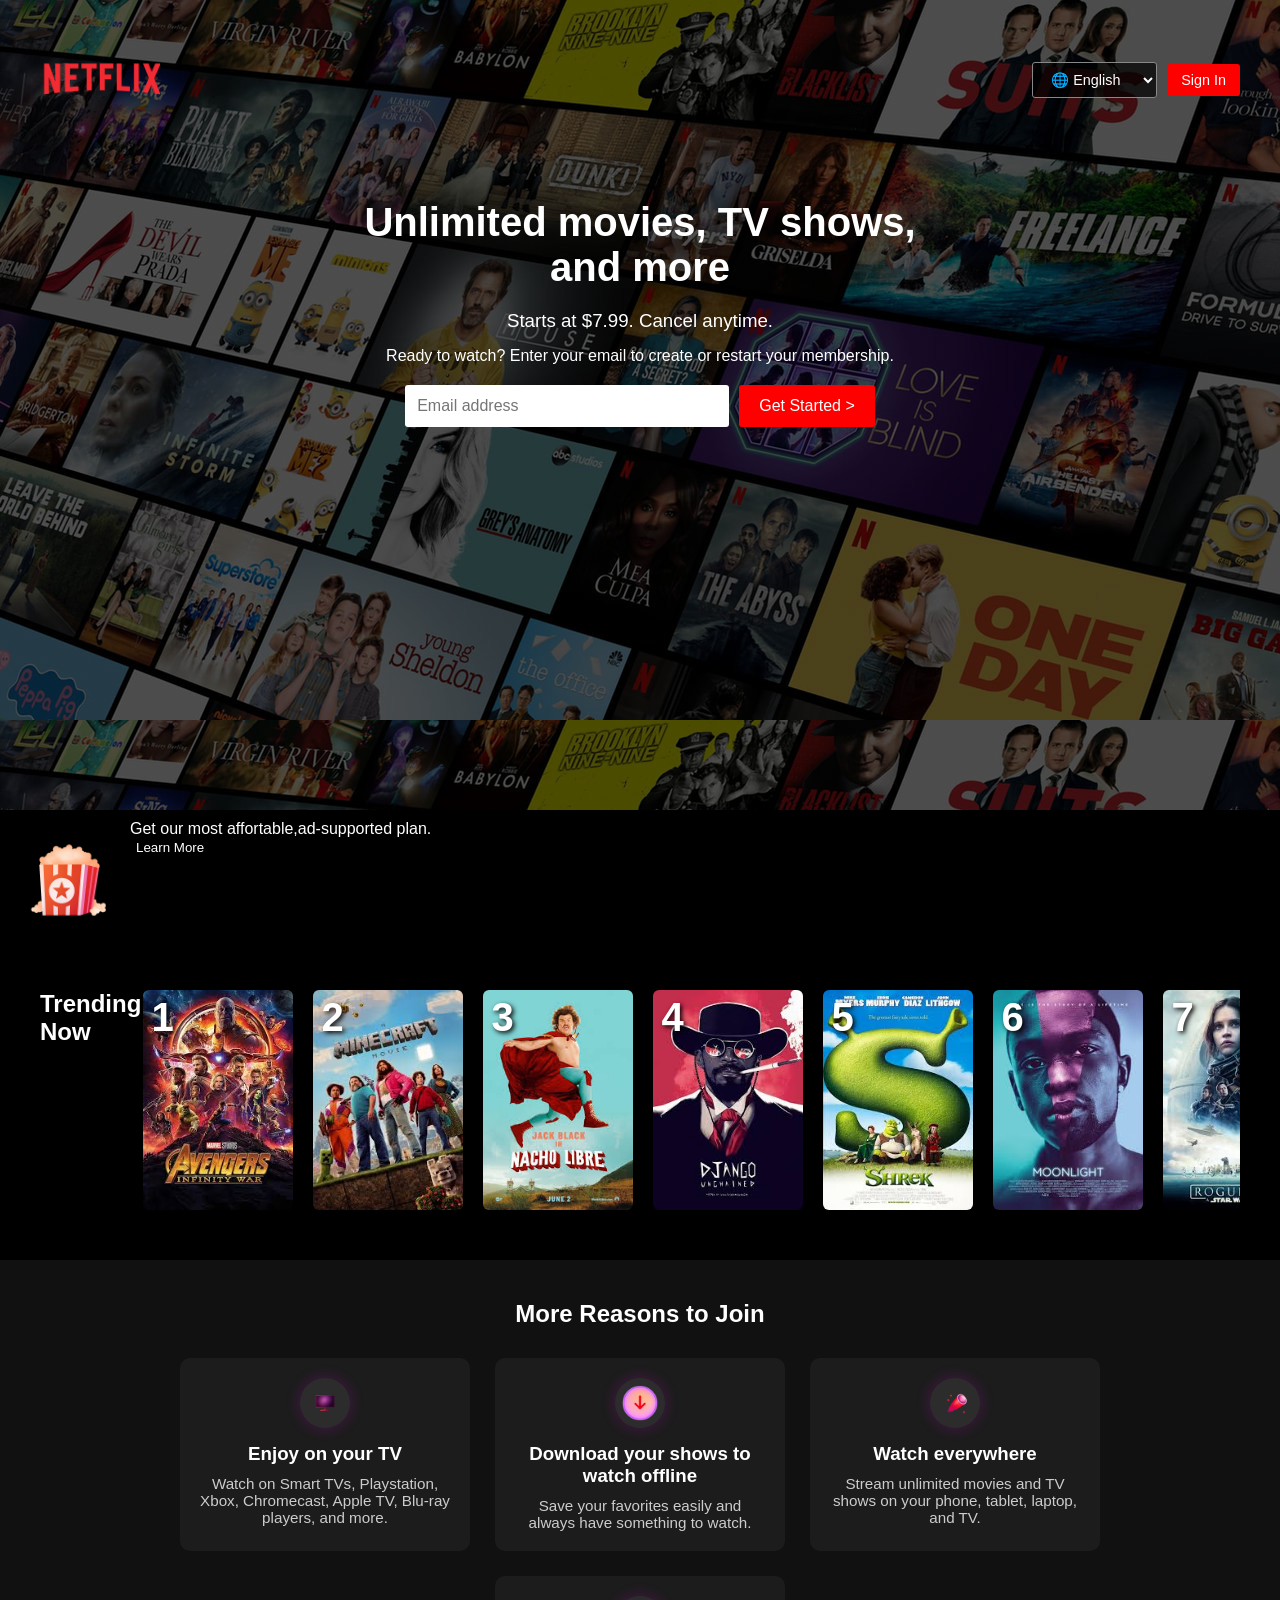
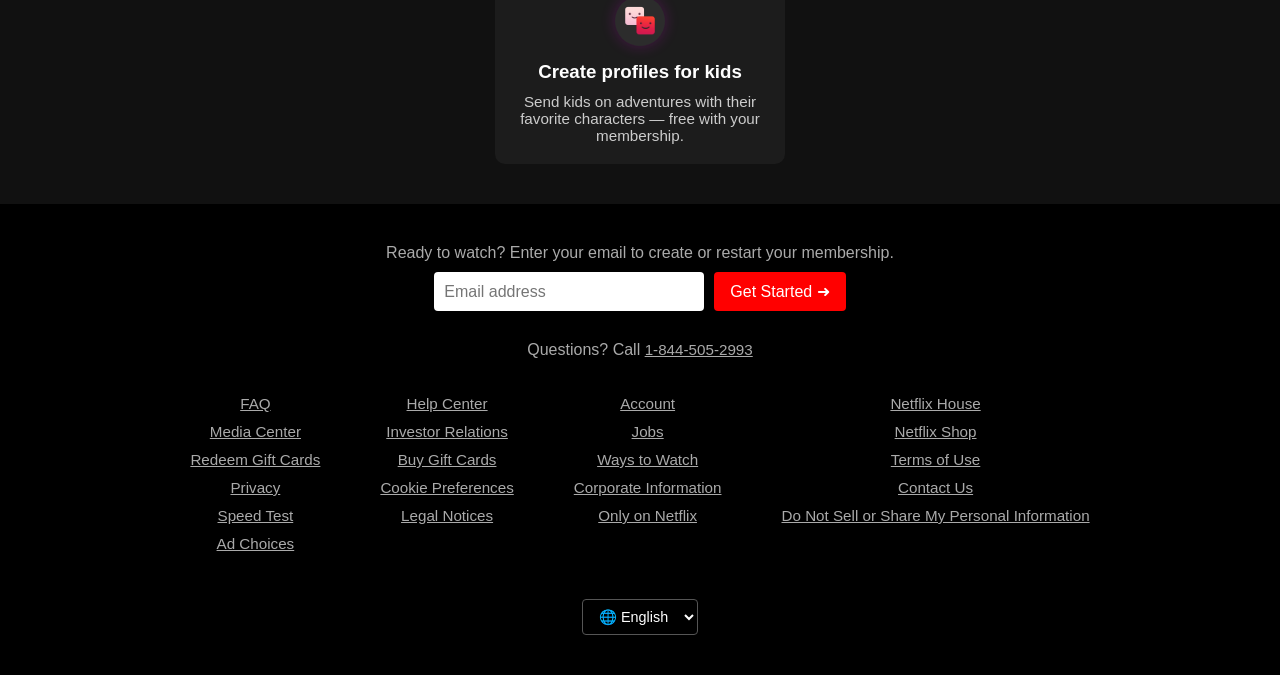
==== index.html @ dd36f9ea "Merge branch 'main' of https://github.com/BSolo-AFK/netflixProj into frontpage" ====
<!DOCTYPE html>
<html lang="en">
  <head>
    <meta charset="UTF-8" />
    <meta name="viewport" content="width=device-width, initial-scale=1.0" />
    <title>Document</title>
    <link rel="stylesheet" href="style.css" />
  </head>
  <body>
    <div class="content">
      <div class="overlay">

    <header class="nav">
      <img src="img\logo.png" alt="Netflix-logo" class="logo">
      <div class="nav-buttons">
        <select>
          <option>🌐 English</option>
          <option>🌐 Español</option>
        </select>
        <button class="sign-in">Sign In</button>
      </div>
    </header>

    <div class="center-box">
      <h1>Unlimited movies, TV shows, and more</h1>
          <h3>Starts at $7.99. Cancel anytime.</h3>
          <p>
            Ready to watch? Enter your email to create or restart your
            membership.
          </p>
      <form class="email-form">
        <input type="email" placeholder="Email address" required />
        <button type="submit">Get Started ></button>
      </form>
    </div>
    </div>
  </div>
  <div class="announcement">
    <div class="hover-effect">
   <img src="img\popcorn.png" alt="popcorn" class = "popcorn">
   <div class="announcement-text">
    <p>Get our most affortable,ad-supported plan.</p>
    <button class="learn-more">Learn More</button>
  </div>
  </div>
  </div>
   <section class="trending">
    <h2>Trending Now</h2>
    <div class="cards">
      <div class="card"><span class="number">1</span><img src="img\avengers.jpeg" alt="Trending 1"></div>
      <div class="card"><span class="number">2</span><img src="img\mineCraft.jpeg" alt="Trending 2"></div>
      <div class="card"><span class="number">3</span><img src="img\nacholibre.jpeg" alt="Trending 3"></div>
      <div class="card"><span class="number">4</span><img src="img\django.jpeg" alt="Trending 4"></div>
      <div class="card"><span class="number">5</span><img src="img\shrek.jpeg" alt="Trending 5"></div>
      <div class="card"><span class="number">6</span><img src="img\moonlight.jpeg" alt="Trending 5"></div>
      <div class="card"><span class="number">7</span><img src="img\rougeOne.jpeg" alt="Trending 5"></div>
      <div class="card"><span class="number">8</span><img src="img\batman.jpeg" alt="Trending 5"></div>
      <div class="card"><span class="number">9</span><img src="img\blackPanther.jpeg" alt="Trending 5"></div>
      <div class="card"><span class="number">10</span><img src="img\lotr.jpeg" alt="Trending 5"></div>
    </div>
  </section>

  <section class="reasons">
  <h2>More Reasons to Join</h2>
  <div class="features">
    <div class="feature">
      <div class="icon tv"><img src="img\tv.png" alt="tv"></div>
      <h3>Enjoy on your TV</h3>
      <p>Watch on Smart TVs, Playstation, Xbox, Chromecast, Apple TV, Blu-ray players, and more.</p>
    </div>
    <div class="feature">
      <div class="icon download"><img src="img\download icon.png" alt=""></div>
      <h3>Download your shows to watch offline</h3>
      <p>Save your favorites easily and always have something to watch.</p>
    </div>
    <div class="feature">
      <div class="icon stream"><img src="img\telescope.png" alt="igtelescope"></div>
      <h3>Watch everywhere</h3>
      <p>Stream unlimited movies and TV shows on your phone, tablet, laptop, and TV.</p>
    </div>
    <div class="feature">
      <div class="icon kids"><img src="img\social.png" alt="social"></div>
      <h3>Create profiles for kids</h3>
      <p>Send kids on adventures with their favorite characters — free with your membership.</p>
    </div>
  </div>
</section>

<footer class="footer">
  <div class="cta">
    <p>Ready to watch? Enter your email to create or restart your membership.</p>
    <div class="email-form">
      <input type="email" placeholder="Email address">
      <button>Get Started <span>&#10140;</span></button>
    </div>
  </div>

  <p class="questions">Questions? Call <a href="tel:1-844-505-2993">1-844-505-2993</a></p>

  <div class="footer-links">
    <ul>
      <li><a href="#">FAQ</a></li>
      <li><a href="#">Media Center</a></li>
      <li><a href="#">Redeem Gift Cards</a></li>
      <li><a href="#">Privacy</a></li>
      <li><a href="#">Speed Test</a></li>
      <li><a href="#">Ad Choices</a></li>
    </ul>
    <ul>
      <li><a href="#">Help Center</a></li>
      <li><a href="#">Investor Relations</a></li>
      <li><a href="#">Buy Gift Cards</a></li>
      <li><a href="#">Cookie Preferences</a></li>
      <li><a href="#">Legal Notices</a></li>
    </ul>
    <ul>
      <li><a href="#">Account</a></li>
      <li><a href="#">Jobs</a></li>
      <li><a href="#">Ways to Watch</a></li>
      <li><a href="#">Corporate Information</a></li>
      <li><a href="#">Only on Netflix</a></li>
    </ul>
    <ul>
      <li><a href="#">Netflix House</a></li>
      <li><a href="#">Netflix Shop</a></li>
      <li><a href="#">Terms of Use</a></li>
      <li><a href="#">Contact Us</a></li>
      <li><a href="#">Do Not Sell or Share My Personal Information</a></li>
    </ul>
  </div>

  <div class="language-select">
    <select>
      <option value="en">🌐 English</option>
      <option value="es">Español</option>
    </select>
  </div>
</footer>
  </body>
</html>
---- style.css ----
/* General Styles */
body {
  margin: 0;
  padding: 0;
  background-color: #000;
  font-family: Arial, sans-serif;
  color: #fff;
}

h1, h2, h3, p {
  margin: 0;
}

img {
  max-width: 100%;
  display: block;
}

/* Overlay Background with Content */
.content {
  position: relative;
  background: url('img/background.jpg');
  height: 90vh;
  color: white;
  display: flex;
  flex-direction: column;
  justify-content: space-between;
}

.overlay {
  position: absolute;
  top: 0;
  left: 0;
  right: 0;
  bottom: 0;
  background: rgba(0, 0, 0, 0.6);
  z-index: 0;
}

/* Nav Bar */
.nav {
  position: relative;
  z-index: 1;
  display: flex;
  justify-content: space-between;
  align-items: center;
  padding: 20px 40px;
}

.logo {
  width: 120px;
}

.nav-buttons {
  display: flex;
  align-items: center;
  gap: 10px;
}

select, .sign-in {
  padding: 8px 14px;
  font-size: 0.9em;
  background-color: rgba(0, 0, 0, 0.7);
  color: white;
  border: 1px solid #888;
  border-radius: 3px;
}

.sign-in {
  background-color: red;
  border: none;
  cursor: pointer;
}

/* Centered Content */
.center-box {
  position: relative;
  z-index: 1;
  text-align: center;
  max-width: 600px;
  margin: auto;
  padding: 40px 20px;
}

.center-box h1 {
  font-size: 2.5em;
  margin-bottom: 20px;
}

.center-box h3 {
  font-weight: normal;
  margin-bottom: 15px;
}

.center-box p {
  margin-bottom: 20px;
  font-size: 1em;
}

.email-form {
  display: flex;
  flex-wrap: wrap;
  justify-content: center;
  gap: 10px;
}

.email-form input {
  padding: 12px;
  width: 300px;
  max-width: 100%;
  border: none;
  border-radius: 3px;
  font-size: 1em;
}

.email-form button {
  padding: 12px 20px;
  background-color: red;
  color: white;
  border: none;
  border-radius: 3px;
  font-size: 1em;
  cursor: pointer;
}
/* announcement or popcorn section */
.announcement {
  position: relative;
  display: flex;
  color: white;
  /* height: 2rem;
  align-items: center;
  justify-content: center;
  /* padding: 40px 20px; */
  /* text-align: center;
  background-color: rgba(255, 0, 0, 0.8);
  color: white; */ 
  overflow: hidden;
}
.hover-effect {
  /* position: absolute; */
  /* display: flex;
  height: 100%;
  width: 50%;
  align-items: center;
  margin: 10px solid black;
  background-color:cadetblue; */

  transition: background-color 0.3s ease;
  padding: 10px;

}
.announcement:hover .hover-effect {
  background-color: ff4444;
}
.announcement-text {
  /* position: relative;
  display: flex;
  float: right; */
  overflow: hidden;
}
.popcorn {
  /* position: absolute; */
  float: left;
  width: 120px;
  height: auto;
  /* background-size: cover; */
}

.learn-more {
  border: none;
  color: white;
  transition: background-color 0.3s ease;
  cursor: pointer;
  background-color: rgba(0, 0, 0, 0.7);
  /* padding: 10px; */
  border-radius: 4px;
}

/* Trending Now Section */
.trending {
  padding: 40px;
  display: flex;
  flex-direction: row;
  justify-content: center;}

.trending h2 {
  margin-bottom: 20px;
  font-size: 1.5em;
}

.cards {
  display: flex;
  gap: 20px;
  overflow-x: auto;
  padding-bottom: 10px;
}

.card {
  position: relative;
  min-width: 150px;
  height: 220px;
  border-radius: 6px;
  overflow: hidden;
}

.card img {
  width: 100%;
  height: 100%;
  object-fit: cover;
}

.card .number {
  position: absolute;
  top: 5px;
  left: 8px;
  font-size: 2.5em;
  font-weight: bold;
  text-shadow: 2px 2px 5px #000;
}

/* More Reasons to Join */
.reasons {
  padding: 40px;
  background-color: #111;
}

.reasons h2 {
  margin-bottom: 30px;
  text-align: center;
}

.features {
  display: flex;
  flex-wrap: wrap;
  justify-content: center;
  gap: 25px;
}

.feature {
  background-color: #1c1c1c;
  padding: 20px;
  border-radius: 10px;
  width: 250px;
  text-align: center;
}

.feature h3 {
  margin-bottom: 10px;
}

.feature p {
  font-size: 0.95em;
  color: #ccc;
}

/* Feature Icons (Optional Icons Section) */
.icon {
  width: 50px;
  height: 50px;
  margin: 0 auto 15px;
  border-radius: 50%;
  background-size: 60%;
  background-position: center;
  background-repeat: no-repeat;
  background-color: #2c2c2c;
  box-shadow: 0 0 15px rgba(255, 0, 255, 0.2);
}
/* Footer Section */
.footer {
  padding: 40px 20px;
  background-color: #000;
  color: #aaa;
  text-align: center;
}

.footer .cta {
  margin-bottom: 30px;
}

.footer .email-form {
  display: flex;
  justify-content: center;
  flex-wrap: wrap;
  gap: 10px;
  margin-top: 10px;
}

.footer .email-form input {
  padding: 10px;
  width: 250px;
  border-radius: 4px;
  border: none;
}

.footer .email-form button {
  background-color: red;
  color: white;
  border: none;
  padding: 10px 16px;
  font-size: 1em;
  border-radius: 4px;
  cursor: pointer;
}

.footer .questions {
  margin: 20px 0;
}

.footer a {
  color: #aaa;
  text-decoration: underline;
  font-size: 0.95em;
}

.footer-links {
  display: flex;
  flex-wrap: wrap;
  justify-content: center;
  gap: 60px;
  margin-top: 20px;
  margin-bottom: 20px;
}

.footer-links ul {
  list-style: none;
  padding: 0;
}

.footer-links li {
  margin-bottom: 10px;
}

.language-select {
  margin-top: 20px;
}

.language-select select {
  background-color: #000;
  color: white;
  border: 1px solid #555;
  padding: 8px 12px;
  border-radius: 4px;
}
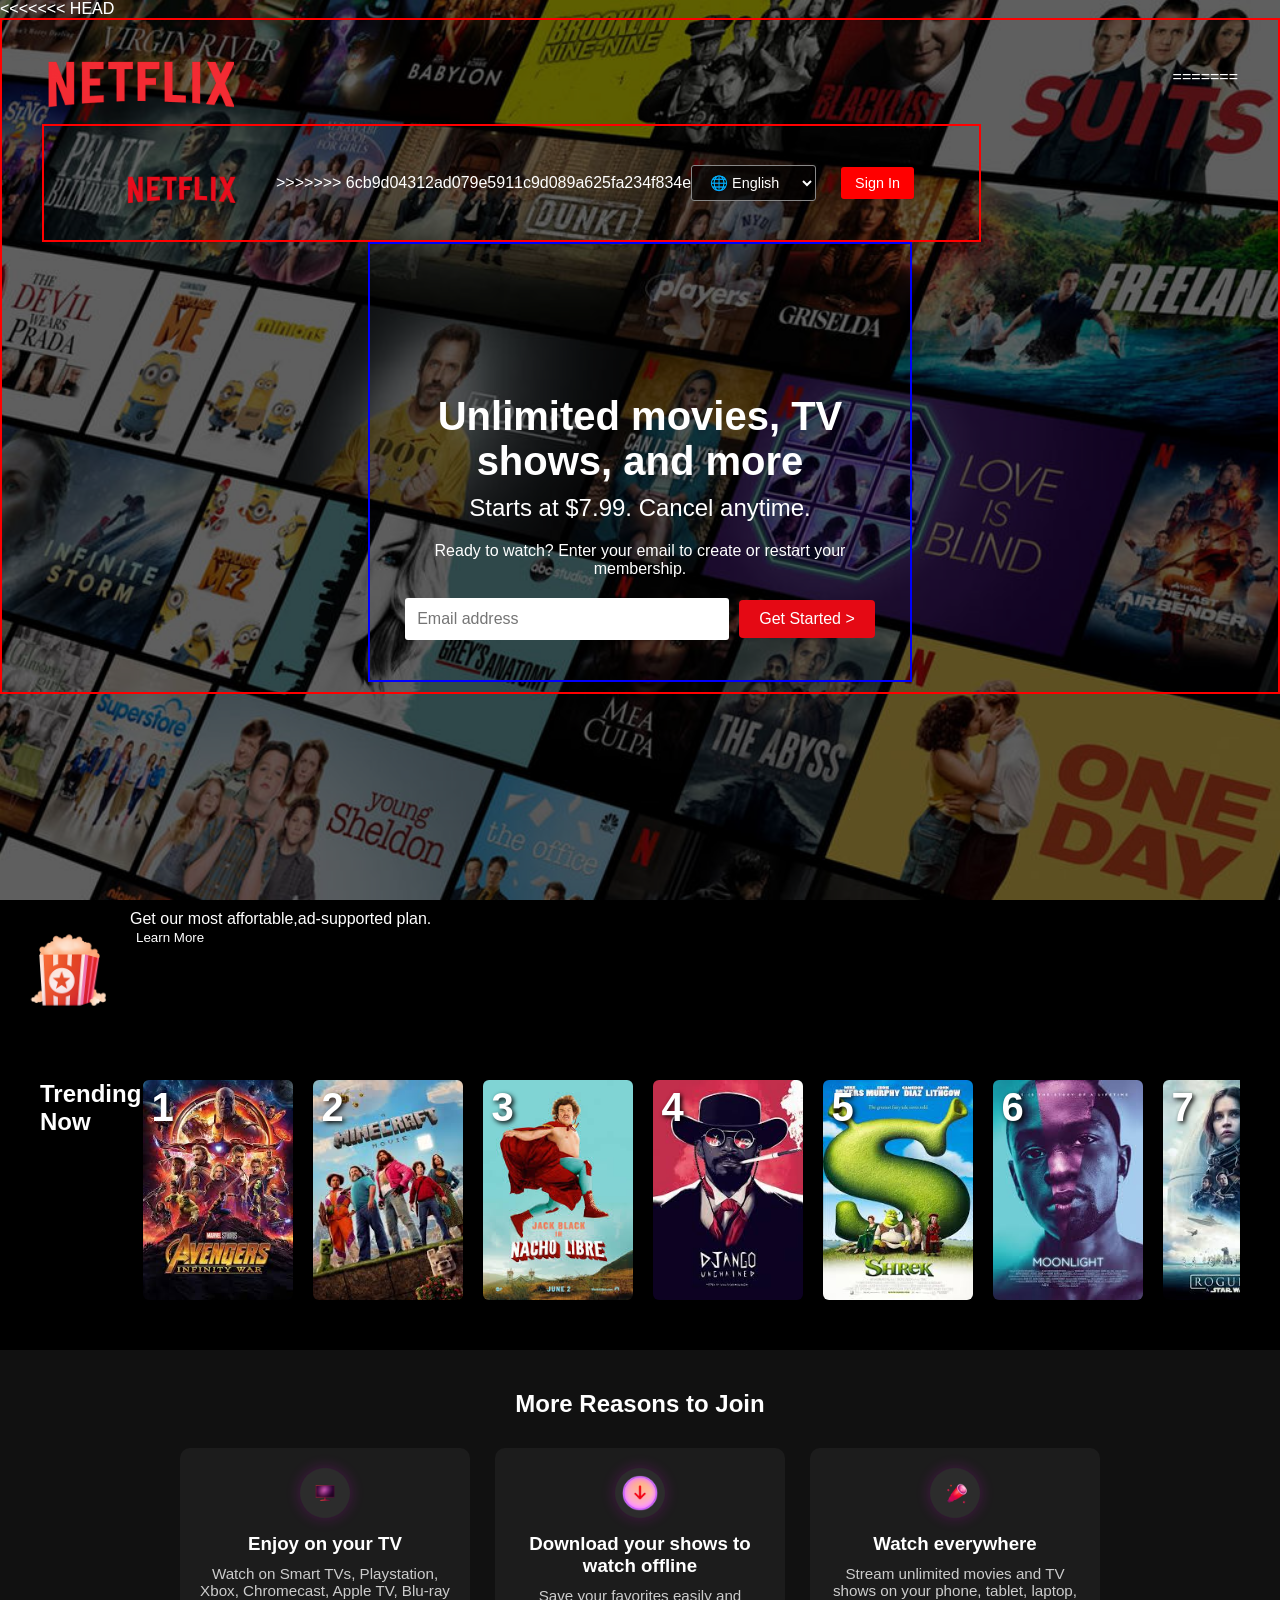
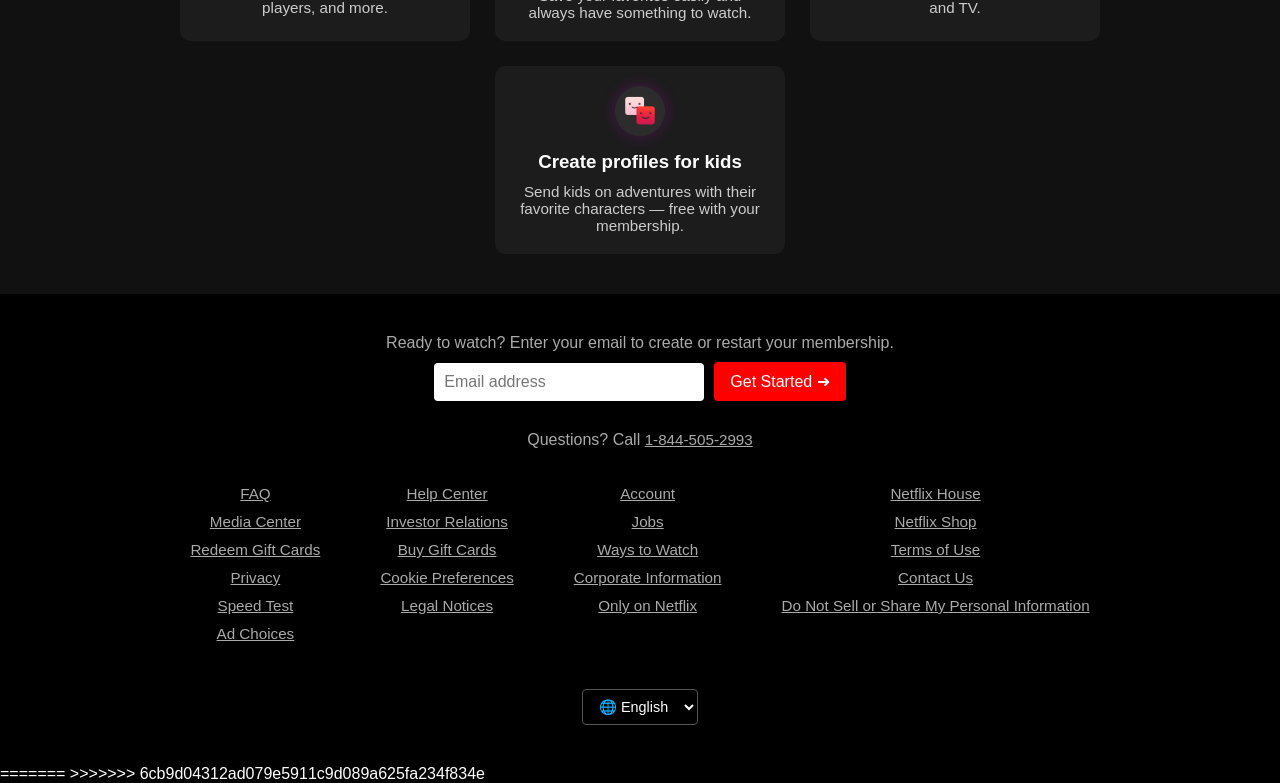
==== commit f23a549d: "Merge branch 'frontpage' of https://github.com/BSolo-AFK/netflixProj into frontpage" ====
--- a/index.html
+++ b/index.html
@@ -9,9 +9,14 @@
   <body>
     <div class="content">
       <div class="overlay">
+<<<<<<< HEAD
 
     <header class="nav">
       <img src="img\logo.png" alt="Netflix-logo" class="logo">
+=======
+    <header class="nav">
+      <img src="ChatGPT Image Jun 17, 2025, 09_07_04 AM.png" alt="" class="logo">
+>>>>>>> 6cb9d04312ad079e5911c9d089a625fa234f834e
       <div class="nav-buttons">
         <select>
           <option>🌐 English</option>
@@ -34,6 +39,7 @@
       </form>
     </div>
     </div>
+<<<<<<< HEAD
   </div>
   <div class="announcement">
     <div class="hover-effect">
@@ -137,4 +143,86 @@
   </div>
 </footer>
   </body>
+=======
+    </div>
+  </body>
+  <style>
+        body,html {
+    
+      /* margin: -5px; */
+      height: 100%;
+      /* width: 100vw; */
+      /* border: 2px solid black; */
+    }
+    .content {
+      position: relative;
+      height: 100vh;
+      background: url("background.jpg") center/cover no-repeat;
+      color: white;
+    }
+    .overlay {
+      position: absolute;
+      top: 0;
+      left: 0;
+      width: 100%;
+      height: 100%;
+      background-color: rgba(0, 0, 0, 0.5);
+    }
+    .nav {
+      display: flex;
+      flex-wrap: wrap;
+      position: relative;
+      justify-content: space-between;
+      align-items: center;
+      padding: 10px 40px;
+      border: 2px solid red;
+      /* overflow-y: hidden; */
+    }
+    .logo {
+ height: 11em;
+ width: 12em;
+ margin-top: -32px;
+ margin-bottom: -50px;
+
+    }
+    .nav-buttons {
+      display: flex;
+      align-items: center;
+      gap: 25px;
+      margin-right: 25px;
+    }
+    .center-box {
+      position: relative;
+      text-align: center;
+      max-width: 500px;
+      padding-top: 150px;
+      margin: 0 auto;
+      text-align: center;
+      z-index: 2;
+      border: 2px solid blue;
+    }
+    .center-box h1 {
+      font-size: 2.5rem;
+      margin-bottom: 10px;
+    }
+    .center-box h3 {
+      font-size: 1.5rem;
+      margin-bottom: 20px;
+    }
+    .email-form {
+      display: flex;
+      justify-content: center;
+      align-items: center;
+      gap: 10px;
+    }
+    .email-form button {
+      padding: 10px 20px;
+      background-color: #e50914;
+      color: white;
+      border: none;
+      border-radius: 4px;
+      cursor: pointer;
+    }
+  </style>
+>>>>>>> 6cb9d04312ad079e5911c9d089a625fa234f834e
 </html>
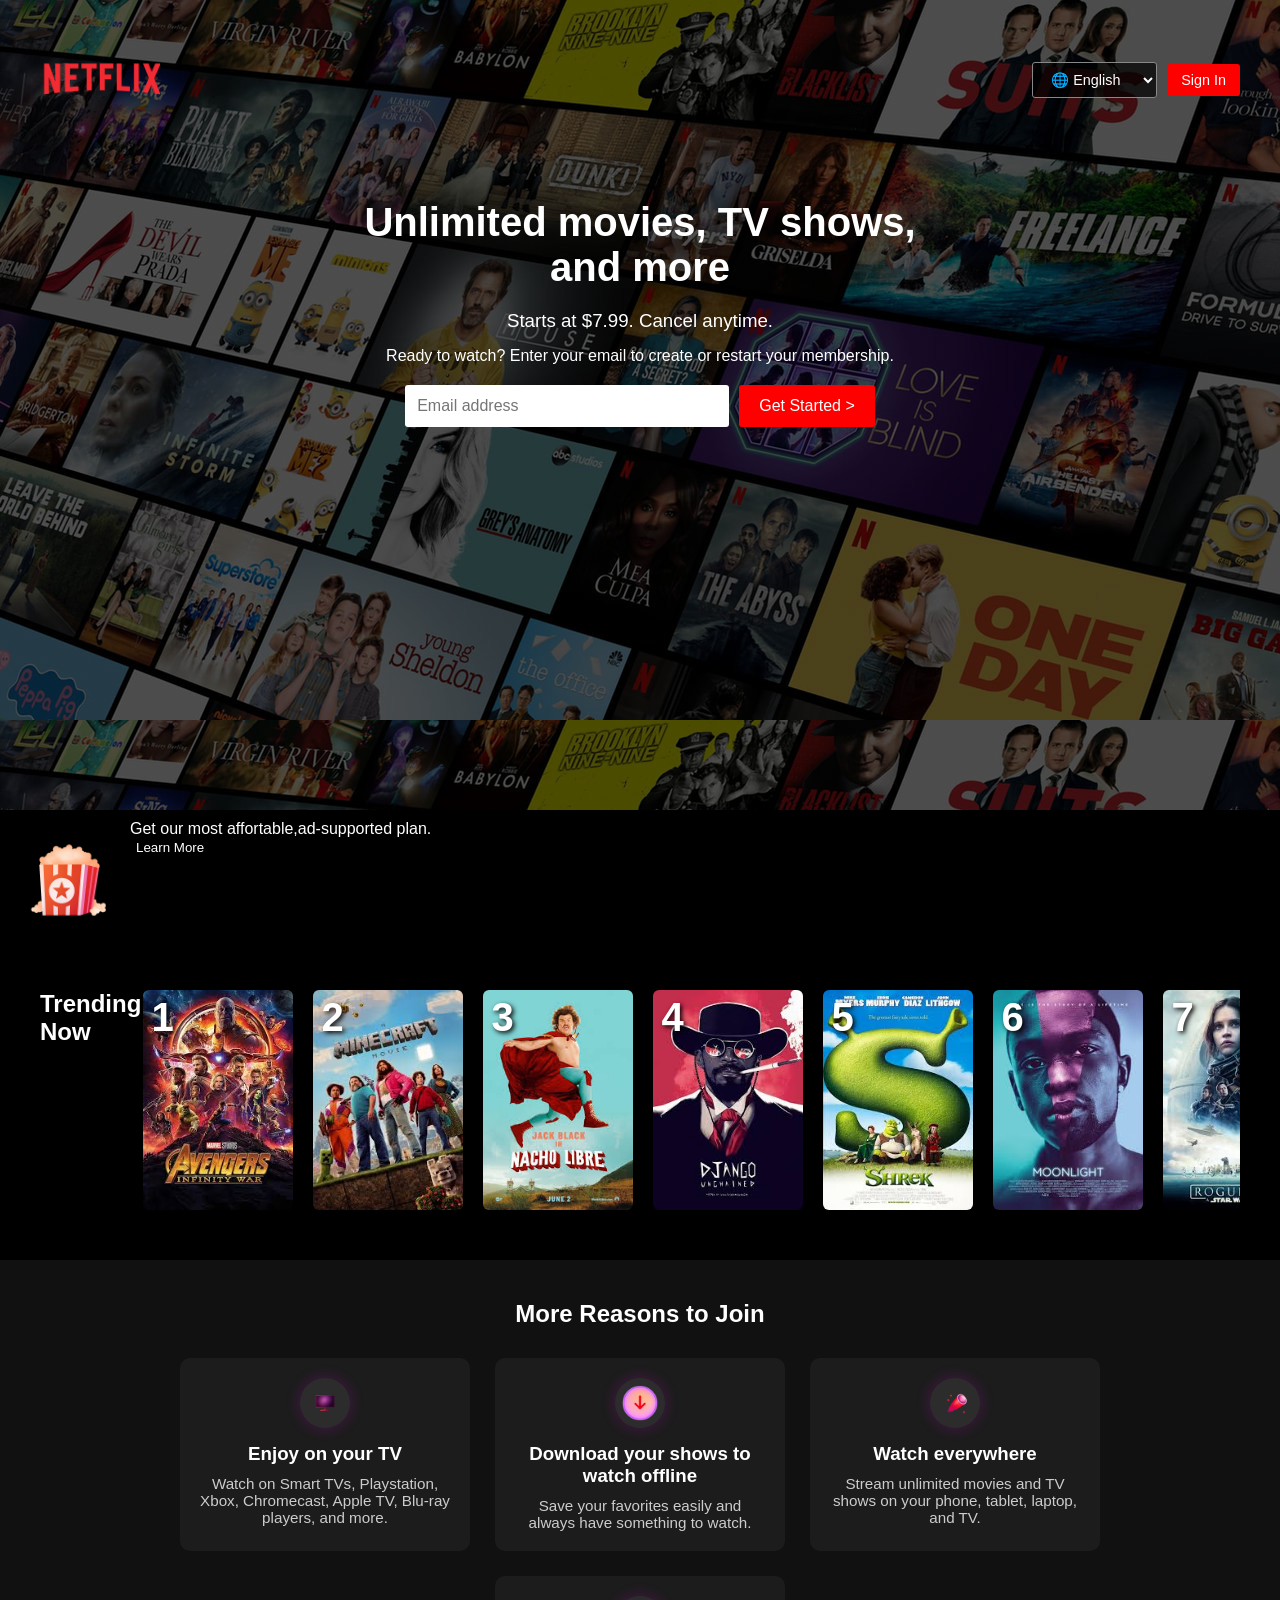
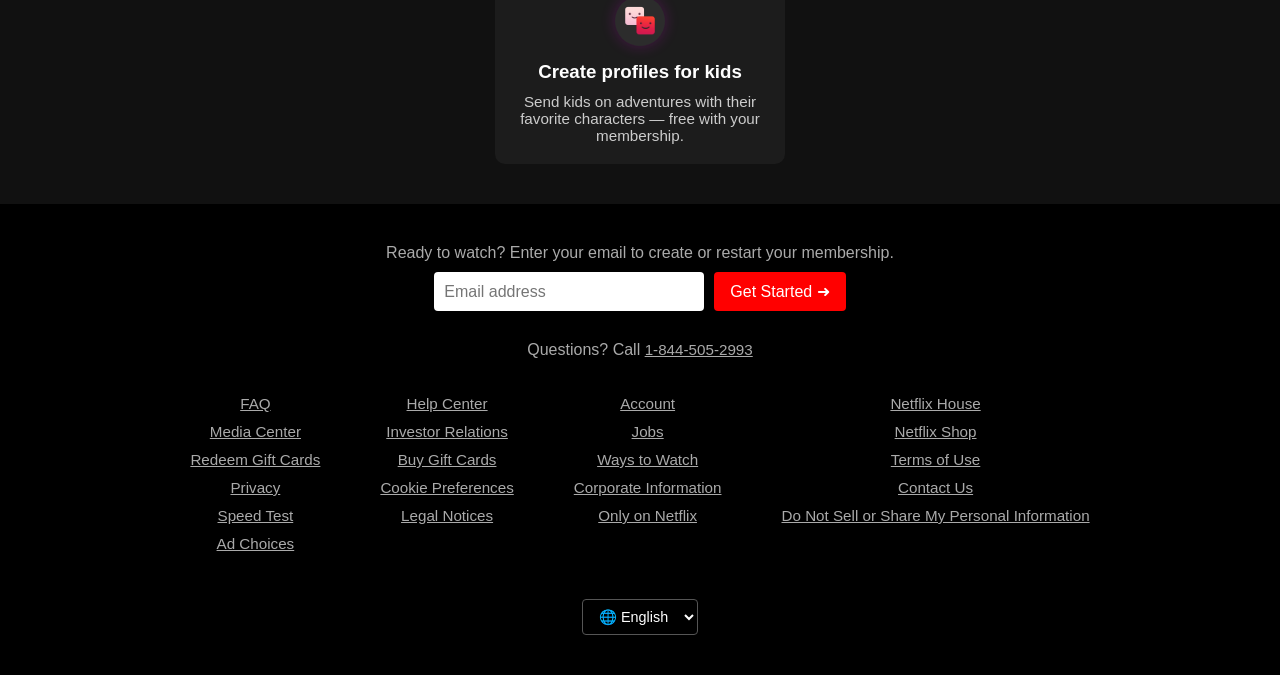
==== commit c88f0b48: "final website just needs few changes in the css file for the announcement and transparency on email " ====
--- a/index.html
+++ b/index.html
@@ -9,14 +9,9 @@
   <body>
     <div class="content">
       <div class="overlay">
-<<<<<<< HEAD
 
     <header class="nav">
       <img src="img\logo.png" alt="Netflix-logo" class="logo">
-=======
-    <header class="nav">
-      <img src="ChatGPT Image Jun 17, 2025, 09_07_04 AM.png" alt="" class="logo">
->>>>>>> 6cb9d04312ad079e5911c9d089a625fa234f834e
       <div class="nav-buttons">
         <select>
           <option>🌐 English</option>
@@ -39,7 +34,6 @@
       </form>
     </div>
     </div>
-<<<<<<< HEAD
   </div>
   <div class="announcement">
     <div class="hover-effect">
@@ -143,86 +137,4 @@
   </div>
 </footer>
   </body>
-=======
-    </div>
-  </body>
-  <style>
-        body,html {
-    
-      /* margin: -5px; */
-      height: 100%;
-      /* width: 100vw; */
-      /* border: 2px solid black; */
-    }
-    .content {
-      position: relative;
-      height: 100vh;
-      background: url("background.jpg") center/cover no-repeat;
-      color: white;
-    }
-    .overlay {
-      position: absolute;
-      top: 0;
-      left: 0;
-      width: 100%;
-      height: 100%;
-      background-color: rgba(0, 0, 0, 0.5);
-    }
-    .nav {
-      display: flex;
-      flex-wrap: wrap;
-      position: relative;
-      justify-content: space-between;
-      align-items: center;
-      padding: 10px 40px;
-      border: 2px solid red;
-      /* overflow-y: hidden; */
-    }
-    .logo {
- height: 11em;
- width: 12em;
- margin-top: -32px;
- margin-bottom: -50px;
-
-    }
-    .nav-buttons {
-      display: flex;
-      align-items: center;
-      gap: 25px;
-      margin-right: 25px;
-    }
-    .center-box {
-      position: relative;
-      text-align: center;
-      max-width: 500px;
-      padding-top: 150px;
-      margin: 0 auto;
-      text-align: center;
-      z-index: 2;
-      border: 2px solid blue;
-    }
-    .center-box h1 {
-      font-size: 2.5rem;
-      margin-bottom: 10px;
-    }
-    .center-box h3 {
-      font-size: 1.5rem;
-      margin-bottom: 20px;
-    }
-    .email-form {
-      display: flex;
-      justify-content: center;
-      align-items: center;
-      gap: 10px;
-    }
-    .email-form button {
-      padding: 10px 20px;
-      background-color: #e50914;
-      color: white;
-      border: none;
-      border-radius: 4px;
-      cursor: pointer;
-    }
-  </style>
->>>>>>> 6cb9d04312ad079e5911c9d089a625fa234f834e
 </html>
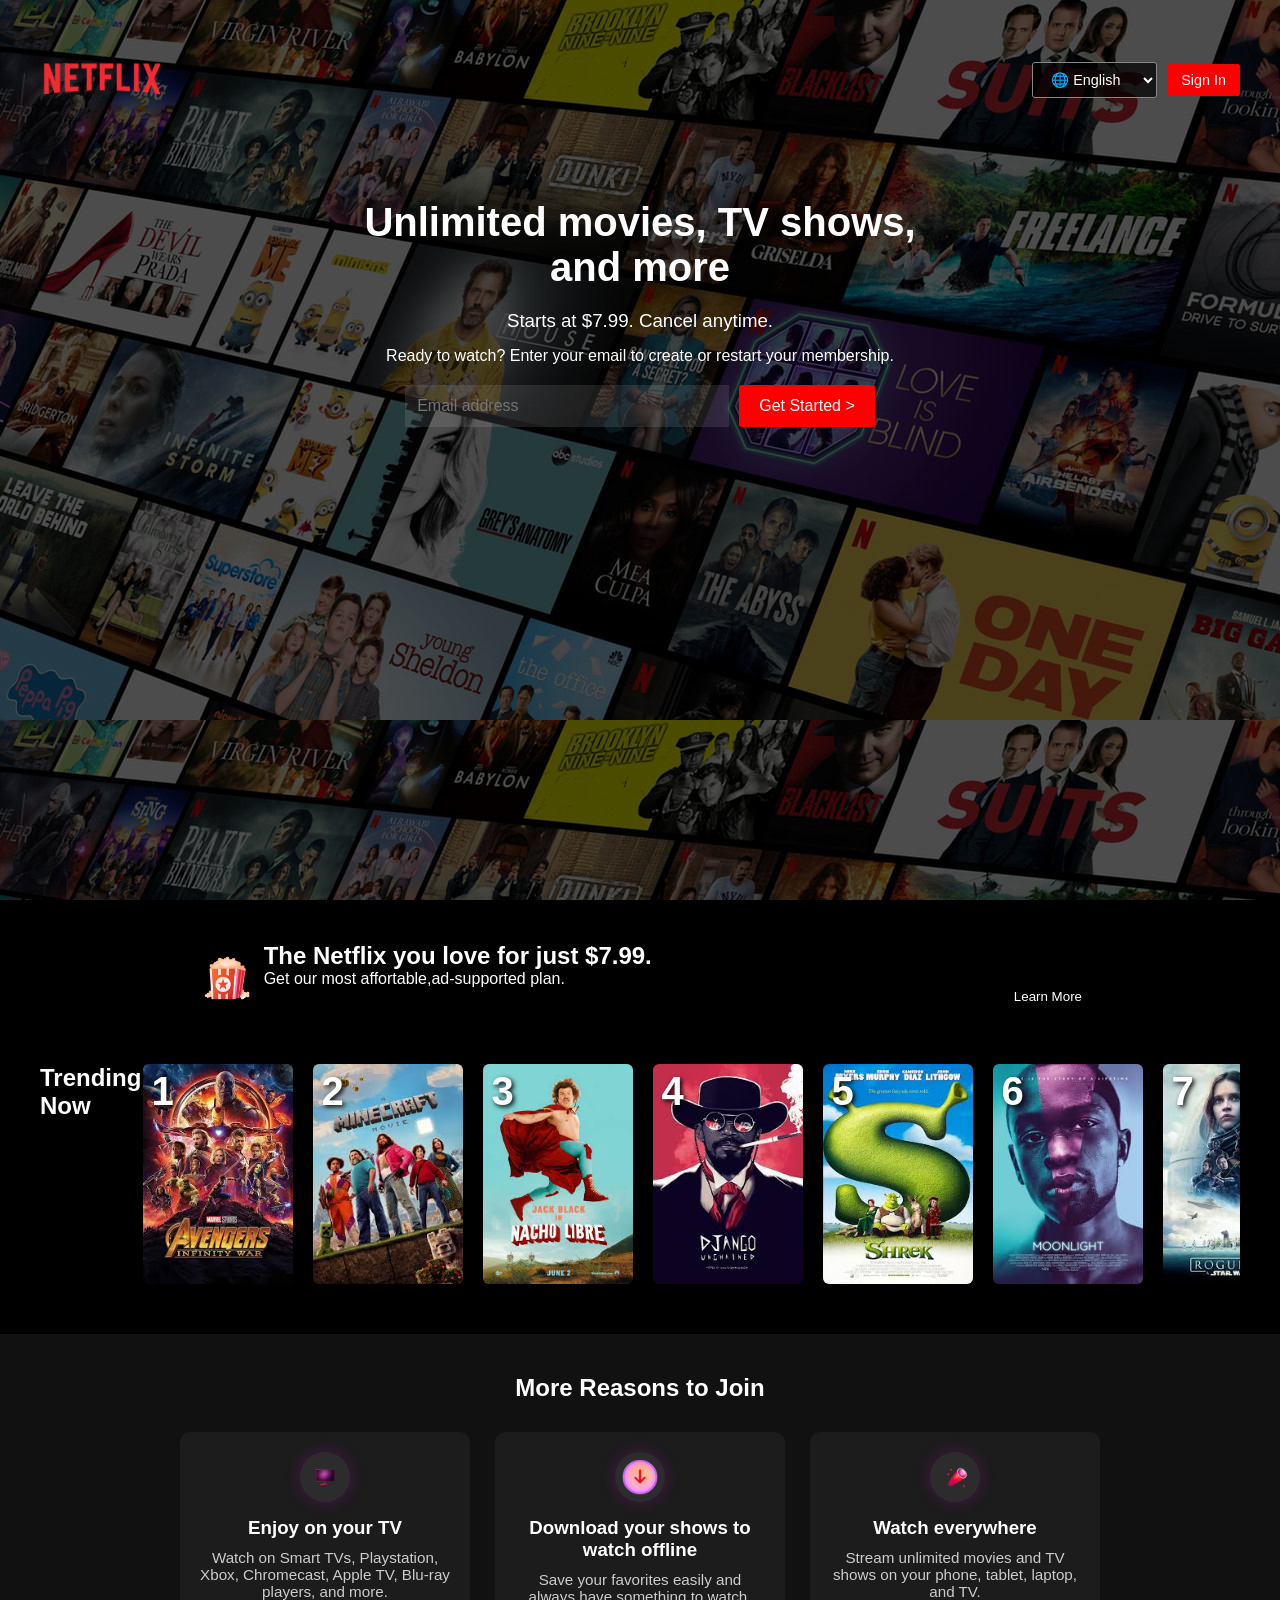
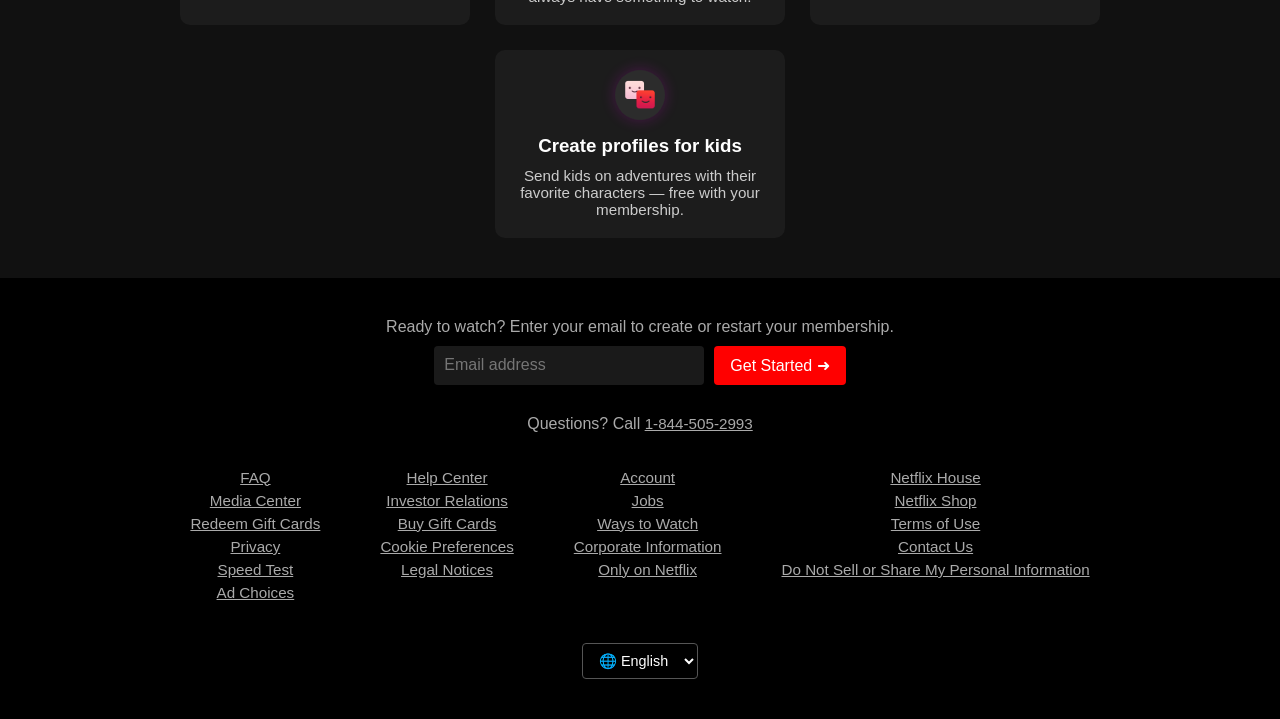
==== commit 41d70835: "final revisit with popcorn section added minor css adjustments needed" ====
--- a/index.html
+++ b/index.html
@@ -39,9 +39,10 @@
     <div class="hover-effect">
    <img src="img\popcorn.png" alt="popcorn" class = "popcorn">
    <div class="announcement-text">
+    <h2>The Netflix you love for just $7.99.</h2>
     <p>Get our most affortable,ad-supported plan.</p>
-    <button class="learn-more">Learn More</button>
-  </div>
+  </div class="btnn">
+   <button class="learn-more">Learn More</button>
   </div>
   </div>
    <section class="trending">
--- a/style.css
+++ b/style.css
@@ -7,7 +7,10 @@
   color: #fff;
 }
 
-h1, h2, h3, p {
+h1,
+h2,
+h3,
+p {
   margin: 0;
 }
 
@@ -19,12 +22,13 @@
 /* Overlay Background with Content */
 .content {
   position: relative;
-  background: url('img/background.jpg');
-  height: 90vh;
+  background: url("img/background.jpg");
+  height: 100vh;
   color: white;
   display: flex;
   flex-direction: column;
   justify-content: space-between;
+  margin-bottom: 2rem;
 }
 
 .overlay {
@@ -37,7 +41,7 @@
   z-index: 0;
 }
 
-/* Nav Bar */
+/* logo along with the language and sign in button */
 .nav {
   position: relative;
   z-index: 1;
@@ -49,6 +53,7 @@
 
 .logo {
   width: 120px;
+  height: auto;
 }
 
 .nav-buttons {
@@ -57,7 +62,8 @@
   gap: 10px;
 }
 
-select, .sign-in {
+select,
+.sign-in {
   padding: 8px 14px;
   font-size: 0.9em;
   background-color: rgba(0, 0, 0, 0.7);
@@ -72,7 +78,7 @@
   cursor: pointer;
 }
 
-/* Centered Content */
+/* text and email box container */
 .center-box {
   position: relative;
   z-index: 1;
@@ -108,8 +114,9 @@
   padding: 12px;
   width: 300px;
   max-width: 100%;
-  border: none;
-  border-radius: 3px;
+  background-color: rgba(255, 255, 255, 0.1);
+  border: none;
+  border-radius: 5px solid black;
   font-size: 1em;
 }
 
@@ -124,17 +131,24 @@
 }
 /* announcement or popcorn section */
 .announcement {
-  position: relative;
-  display: flex;
-  color: white;
+  margin-top: 2rem;
+  position: relative;
+  display: flex;
+  color: white;
+  flex-direction: row;
+  justify-content: space-between;
+  align-items: center;
+  width: 100%;
+  height: auto;
   /* height: 2rem;
   align-items: center;
-  justify-content: center;
   /* padding: 40px 20px; */
   /* text-align: center;
-  background-color: rgba(255, 0, 0, 0.8);
-  color: white; */ 
+  color: white; */
   overflow: hidden;
+  cursor: pointer;
+  justify-content: center;
+  background-color: transparent;
 }
 .hover-effect {
   /* position: absolute; */
@@ -143,14 +157,15 @@
   width: 50%;
   align-items: center;
   margin: 10px solid black;
-  background-color:cadetblue; */
-
+   */
+  width: 70%;
+  height: 50%;
+  background-color: transparent;
   transition: background-color 0.3s ease;
   padding: 10px;
-
 }
 .announcement:hover .hover-effect {
-  background-color: ff4444;
+  background-color: gray;
 }
 .announcement-text {
   /* position: relative;
@@ -161,8 +176,8 @@
 .popcorn {
   /* position: absolute; */
   float: left;
-  width: 120px;
-  height: auto;
+  width: 8%;
+  height: 8%;
   /* background-size: cover; */
 }
 
@@ -174,6 +189,7 @@
   background-color: rgba(0, 0, 0, 0.7);
   /* padding: 10px; */
   border-radius: 4px;
+  float: right;
 }
 
 /* Trending Now Section */
@@ -181,7 +197,8 @@
   padding: 40px;
   display: flex;
   flex-direction: row;
-  justify-content: center;}
+  justify-content: center;
+}
 
 .trending h2 {
   margin-bottom: 20px;
@@ -253,7 +270,7 @@
   color: #ccc;
 }
 
-/* Feature Icons (Optional Icons Section) */
+/* Feature Icons   */
 .icon {
   width: 50px;
   height: 50px;
@@ -328,6 +345,14 @@
 
 .footer-links li {
   margin-bottom: 10px;
+  background-color: transparent;
+  margin-bottom: 5px;
+  transition: background-color 0.3s ease;
+}
+.footer-links li:hover {
+  background-color: gray;
+  cursor: pointer;
+  color: white;
 }
 
 .language-select {
@@ -340,4 +365,4 @@
   border: 1px solid #555;
   padding: 8px 12px;
   border-radius: 4px;
-}+}
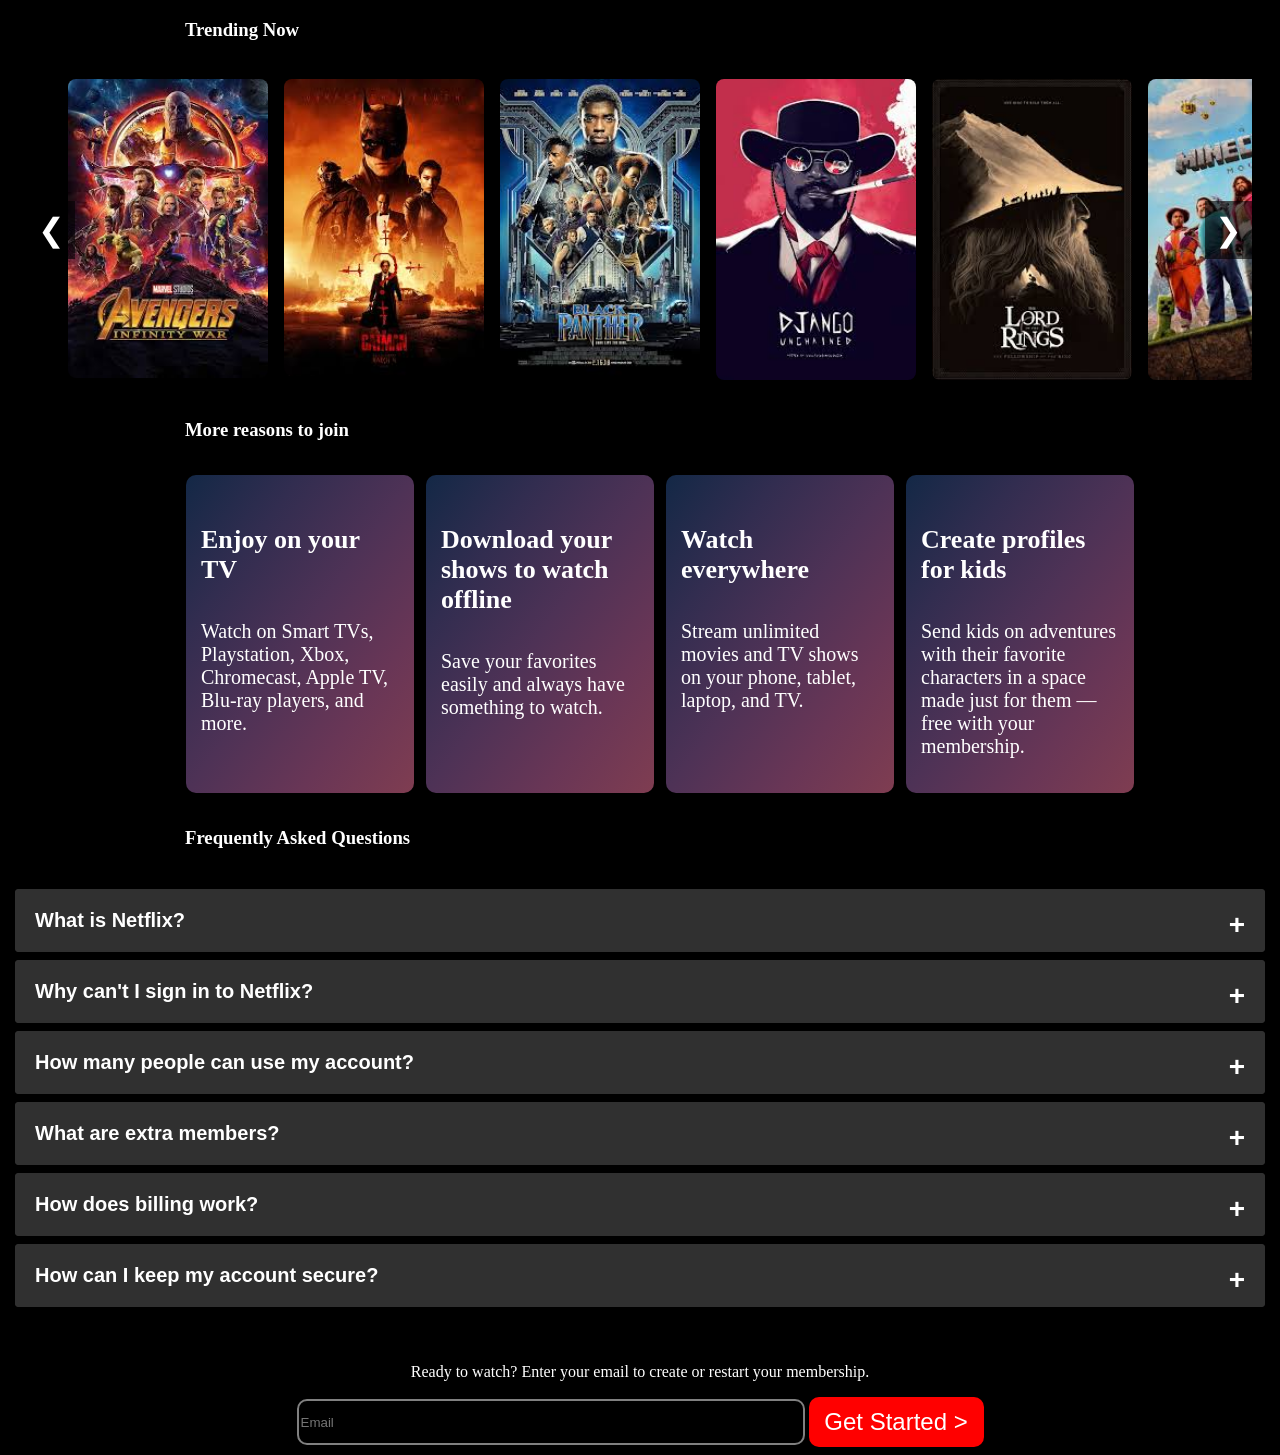
==== commit 7b699d6f: "Uploading drop down accordion" ====
--- a/index.html
+++ b/index.html
@@ -3,139 +3,153 @@
   <head>
     <meta charset="UTF-8" />
     <meta name="viewport" content="width=device-width, initial-scale=1.0" />
-    <title>Document</title>
+    <title>Netflix Clone</title>
     <link rel="stylesheet" href="style.css" />
   </head>
   <body>
-    <div class="content">
-      <div class="overlay">
+    <h3 class="trending">Trending Now</h3>
+    <div class="carousel-container">
+      <div class="carousel-wrapper">
+        <button class="arrow left">&#10094;</button>
 
-    <header class="nav">
-      <img src="img\logo.png" alt="Netflix-logo" class="logo">
-      <div class="nav-buttons">
-        <select>
-          <option>🌐 English</option>
-          <option>🌐 Español</option>
-        </select>
-        <button class="sign-in">Sign In</button>
+        <div class="carousel">
+          <ul>
+            <li><img src="img/avengers.jpeg" alt="avengers" /></li>
+            <li><img src="img/batman.jpeg" alt="batman" /></li>
+            <li><img src="img/blackPanther.jpeg" alt="blackPanther" /></li>
+            <li><img src="img/django.jpeg" alt="django" /></li>
+            <li><img src="img/lotr.jpeg" alt="lotr" /></li>
+            <li><img src="img/mineCraft.jpeg" alt="mineCraft" /></li>
+            <li><img src="img/moonlight.jpeg" alt="moonlight" /></li>
+            <li><img src="img/nacholibre.jpeg" alt="nacholibre" /></li>
+            <li><img src="img/rougeOne.jpeg" alt="rougeOne" /></li>
+            <li><img src="img/shrek.jpeg" alt="shrek" /></li>
+          </ul>
+        </div>
+
+        <button class="arrow right">&#10095;</button>
       </div>
-    </header>
+    </div>
 
-    <div class="center-box">
-      <h1>Unlimited movies, TV shows, and more</h1>
-          <h3>Starts at $7.99. Cancel anytime.</h3>
+    <h3>More reasons to join</h3>
+    <div class="reasonToJoin">
+      <ul>
+        <li>
+          <h4>Enjoy on your TV</h4>
           <p>
-            Ready to watch? Enter your email to create or restart your
-            membership.
+            Watch on Smart TVs, Playstation, Xbox, Chromecast, Apple TV, Blu-ray
+            players, and more.
           </p>
-      <form class="email-form">
-        <input type="email" placeholder="Email address" required />
-        <button type="submit">Get Started ></button>
-      </form>
+        </li>
+        <li>
+          <h4>Download your shows to watch offline</h4>
+          <p>Save your favorites easily and always have something to watch.</p>
+        </li>
+        <li>
+          <h4>Watch everywhere</h4>
+          <p>
+            Stream unlimited movies and TV shows on your phone, tablet, laptop,
+            and TV.
+          </p>
+        </li>
+        <li>
+          <h4>Create profiles for kids</h4>
+          <p>
+            Send kids on adventures with their favorite characters in a space
+            made just for them — free with your membership.
+          </p>
+        </li>
+      </ul>
     </div>
+    <h3>Frequently Asked Questions</h3>
+    <div class="faq-container">
+      <div class="faq-item">
+        <button class="faq-question">What is Netflix?</button>
+        <div class="faq-answer">
+          <p>
+            Netflix is a streaming service that offers a wide variety of
+            award‑winning TV shows, movies, documentaries, anime, and more on
+            thousands of internet‑connected devices. You can watch as much as
+            you want, whenever you want — all for one low monthly price. There's
+            always something new to discover, and new TV shows and movies are
+            added every week!
+          </p>
+        </div>
+      </div>
+
+      <div class="faq-item">
+        <button class="faq-question">Why can't I sign in to Netflix?</button>
+        <div class="faq-answer">
+          <p>
+            If you're having trouble signing in, be sure you're using the
+            correct email/phone and password. You may need to reset your
+            password or check that your device or network is working properly.
+            If you receive an error message, visit Netflix Help for
+            troubleshooting tips like resetting passwords or updating apps.
+          </p>
+        </div>
+      </div>
+
+      <div class="faq-item">
+        <button class="faq-question">
+          How many people can use my account?
+        </button>
+        <div class="faq-answer">
+          <p>
+            Netflix accounts are intended for people living in the same
+            household. If someone outside your household wants access, you'll
+            need to purchase an extra member slot on Standard or Premium plans
+
+          </p>
+        </div>
+      </div>
+
+      <div class="faq-item">
+        <button class="faq-question">What are extra members?</button>
+        <div class="faq-answer">
+          <p>
+            Extra members are users you add from your account—each gets their
+            own profile, email, and password. They’re limited to 1 device and,
+            depending on your plan, may have ads or HD video only
+
+          </p>
+        </div>
+      </div>
+
+      <div class="faq-item">
+        <button class="faq-question">How does billing work?</button>
+        <div class="faq-answer">
+          <p>
+            Netflix bills you monthly on the date you subscribed. Billing may
+            vary if that date doesn't exist in a month (e.g., 31st) or due to
+            time zone differences. You can update payment info or view history
+            in your account settings
+          </p>
+        </div>
+      </div>
+
+      <div class="faq-item">
+        <button class="faq-question">How can I keep my account secure?</button>
+        <div class="faq-answer">
+          <p>
+            Use a unique, strong password, sign out of unused devices, avoid
+            phishing scams, and enable two‑step verification if available.
+            Always check your account activity and report anything suspicious
+            
+          </p>
+        </div>
+      </div>
     </div>
-  </div>
-  <div class="announcement">
-    <div class="hover-effect">
-   <img src="img\popcorn.png" alt="popcorn" class = "popcorn">
-   <div class="announcement-text">
-    <h2>The Netflix you love for just $7.99.</h2>
-    <p>Get our most affortable,ad-supported plan.</p>
-  </div class="btnn">
-   <button class="learn-more">Learn More</button>
-  </div>
-  </div>
-   <section class="trending">
-    <h2>Trending Now</h2>
-    <div class="cards">
-      <div class="card"><span class="number">1</span><img src="img\avengers.jpeg" alt="Trending 1"></div>
-      <div class="card"><span class="number">2</span><img src="img\mineCraft.jpeg" alt="Trending 2"></div>
-      <div class="card"><span class="number">3</span><img src="img\nacholibre.jpeg" alt="Trending 3"></div>
-      <div class="card"><span class="number">4</span><img src="img\django.jpeg" alt="Trending 4"></div>
-      <div class="card"><span class="number">5</span><img src="img\shrek.jpeg" alt="Trending 5"></div>
-      <div class="card"><span class="number">6</span><img src="img\moonlight.jpeg" alt="Trending 5"></div>
-      <div class="card"><span class="number">7</span><img src="img\rougeOne.jpeg" alt="Trending 5"></div>
-      <div class="card"><span class="number">8</span><img src="img\batman.jpeg" alt="Trending 5"></div>
-      <div class="card"><span class="number">9</span><img src="img\blackPanther.jpeg" alt="Trending 5"></div>
-      <div class="card"><span class="number">10</span><img src="img\lotr.jpeg" alt="Trending 5"></div>
+
+    <div class="email">
+      <p>
+        Ready to watch? Enter your email to create or restart your membership.
+      </p>
+      <section class="emailSection">
+        <input type="email" placeholder="Email" />
+        <button class="getStarted">Get Started ></button>
+      </section>
     </div>
-  </section>
-
-  <section class="reasons">
-  <h2>More Reasons to Join</h2>
-  <div class="features">
-    <div class="feature">
-      <div class="icon tv"><img src="img\tv.png" alt="tv"></div>
-      <h3>Enjoy on your TV</h3>
-      <p>Watch on Smart TVs, Playstation, Xbox, Chromecast, Apple TV, Blu-ray players, and more.</p>
-    </div>
-    <div class="feature">
-      <div class="icon download"><img src="img\download icon.png" alt=""></div>
-      <h3>Download your shows to watch offline</h3>
-      <p>Save your favorites easily and always have something to watch.</p>
-    </div>
-    <div class="feature">
-      <div class="icon stream"><img src="img\telescope.png" alt="igtelescope"></div>
-      <h3>Watch everywhere</h3>
-      <p>Stream unlimited movies and TV shows on your phone, tablet, laptop, and TV.</p>
-    </div>
-    <div class="feature">
-      <div class="icon kids"><img src="img\social.png" alt="social"></div>
-      <h3>Create profiles for kids</h3>
-      <p>Send kids on adventures with their favorite characters — free with your membership.</p>
-    </div>
-  </div>
-</section>
-
-<footer class="footer">
-  <div class="cta">
-    <p>Ready to watch? Enter your email to create or restart your membership.</p>
-    <div class="email-form">
-      <input type="email" placeholder="Email address">
-      <button>Get Started <span>&#10140;</span></button>
-    </div>
-  </div>
-
-  <p class="questions">Questions? Call <a href="tel:1-844-505-2993">1-844-505-2993</a></p>
-
-  <div class="footer-links">
-    <ul>
-      <li><a href="#">FAQ</a></li>
-      <li><a href="#">Media Center</a></li>
-      <li><a href="#">Redeem Gift Cards</a></li>
-      <li><a href="#">Privacy</a></li>
-      <li><a href="#">Speed Test</a></li>
-      <li><a href="#">Ad Choices</a></li>
-    </ul>
-    <ul>
-      <li><a href="#">Help Center</a></li>
-      <li><a href="#">Investor Relations</a></li>
-      <li><a href="#">Buy Gift Cards</a></li>
-      <li><a href="#">Cookie Preferences</a></li>
-      <li><a href="#">Legal Notices</a></li>
-    </ul>
-    <ul>
-      <li><a href="#">Account</a></li>
-      <li><a href="#">Jobs</a></li>
-      <li><a href="#">Ways to Watch</a></li>
-      <li><a href="#">Corporate Information</a></li>
-      <li><a href="#">Only on Netflix</a></li>
-    </ul>
-    <ul>
-      <li><a href="#">Netflix House</a></li>
-      <li><a href="#">Netflix Shop</a></li>
-      <li><a href="#">Terms of Use</a></li>
-      <li><a href="#">Contact Us</a></li>
-      <li><a href="#">Do Not Sell or Share My Personal Information</a></li>
-    </ul>
-  </div>
-
-  <div class="language-select">
-    <select>
-      <option value="en">🌐 English</option>
-      <option value="es">Español</option>
-    </select>
-  </div>
-</footer>
+    <script src="javascript.js"></script>
   </body>
 </html>
--- a/style.css
+++ b/style.css
@@ -1,368 +1,201 @@
-/* General Styles */
+ul {
+  list-style-type: none;
+}
 body {
+  background-color: black;
+}
+.trending {
+  color: white;
+}
+.carousel-container {
+  padding: 20px;
+  position: relative;
+  overflow: hidden;
+  max-width: 1250px; /* or any width you prefer */
+  margin: 0 auto;
+}
+
+.carousel-wrapper {
+  display: flex;
+  align-items: center;
+  position: relative;
+}
+
+.carousel {
+  overflow-x: scroll;
+  scroll-behavior: smooth;
+  scrollbar-width: none;
+  -ms-overflow-style: none;
+  width: 100%;
+  padding: 0 40px; /* for spacing next to arrows */
+}
+
+.carousel::-webkit-scrollbar {
+  display: none;
+}
+
+.carousel ul {
+  display: flex;
+  gap: 16px;
+  padding: 0;
   margin: 0;
-  padding: 0;
-  background-color: #000;
+  list-style: none;
+}
+
+.carousel li {
+  flex: 0 0 auto;
+  width: 200px; /* fixed poster width */
+}
+
+.carousel img {
+  width: 100%;
+  border-radius: 8px;
+  display: block;
+  transition: transform 0.3s ease;
+}
+
+.carousel img:hover {
+  transform: scale(1.05);
+}
+
+.arrow {
+  position: absolute;
+  top: 50%;
+  transform: translateY(-50%);
+  z-index: 10;
+  background: rgba(0, 0, 0, 0.6);
+  color: white;
+  border: none;
+  font-size: 2rem;
+  padding: 10px;
+  cursor: pointer;
+  transition: background 0.3s;
+}
+
+.arrow:hover {
+  background: rgba(0, 0, 0, 0.8);
+}
+
+.arrow.left {
+  left: 0;
+}
+
+.arrow.right {
+  right: 0;
+}
+
+h3 {
+  color: white;
+  margin-left: 14%;
+}
+h4 {
+  color: white;
+}
+p {
+  color: white;
+}
+.reasonToJoin {
+  display: flex;
+  justify-content: center;
+  align-items: center;
+}
+.reasonToJoin ul {
+  display: flex;
+  gap: 12px;
+  width: 75%;
+}
+h4 {
+  font-size: 26px;
+}
+.reasonToJoin ul li {
+  font-size: 20px;
+  flex: 1;
+  padding: 15px;
+  background-image: linear-gradient(
+    to right bottom,
+    #132846,
+    #322d50,
+    #4e3256,
+    #693656,
+    #7f3d51
+  );
+  border-radius: 10px;
+}
+.email {
+  display: flex;
+  justify-content: center;
+  align-items: center;
+  flex-direction: column;
+}
+input[type="email"] {
+  width: 500px;
+  height: 40px;
+  background-color: black;
+  color: white;
+  border: 2px solid gray;
+  vertical-align: middle;
+  border-radius: 10px;
+}
+.getStarted {
+  width: 175px; /* Adjust the width as needed */
+  height: 50px;
+  background-color: red;
+  color: white;
+  font-size: 24px;
+  border: none;
+  vertical-align: middle;
+  border-radius: 10px;
+}
+.faq-container {
+  max-width: 1250px;
+  margin: 40px auto;
   font-family: Arial, sans-serif;
   color: #fff;
 }
 
-h1,
-h2,
-h3,
-p {
+.faq-item {
+  background-color: #303030; /* Netflix-style gray */
+  margin-bottom: 8px;
+  border-radius: 4px;
+  overflow: hidden;
+}
+
+.faq-question {
+  width: 100%;
+  text-align: left;
+  background-color: #303030;
+  border: none;
+  padding: 20px;
+  font-size: 20px;
+  font-weight: bold;
+  cursor: pointer;
+  color: white;
+  position: relative;
+}
+
+.faq-question::after {
+  content: '+';
+  position: absolute;
+  right: 20px;
+  font-size: 28px;
+  transition: transform 0.3s ease;
+}
+
+.faq-item.open .faq-question::after {
+  content: '−';
+}
+
+.faq-answer {
+  background-color: #303030;
+  color: #dcdcdc;
+  max-height: 0;
+  overflow: hidden;
+  transition: max-height 0.4s ease;
+}
+
+.faq-answer p {
+  padding: 0 20px 20px;
   margin: 0;
-}
-
-img {
-  max-width: 100%;
-  display: block;
-}
-
-/* Overlay Background with Content */
-.content {
-  position: relative;
-  background: url("img/background.jpg");
-  height: 100vh;
-  color: white;
-  display: flex;
-  flex-direction: column;
-  justify-content: space-between;
-  margin-bottom: 2rem;
-}
-
-.overlay {
-  position: absolute;
-  top: 0;
-  left: 0;
-  right: 0;
-  bottom: 0;
-  background: rgba(0, 0, 0, 0.6);
-  z-index: 0;
-}
-
-/* logo along with the language and sign in button */
-.nav {
-  position: relative;
-  z-index: 1;
-  display: flex;
-  justify-content: space-between;
-  align-items: center;
-  padding: 20px 40px;
-}
-
-.logo {
-  width: 120px;
-  height: auto;
-}
-
-.nav-buttons {
-  display: flex;
-  align-items: center;
-  gap: 10px;
-}
-
-select,
-.sign-in {
-  padding: 8px 14px;
-  font-size: 0.9em;
-  background-color: rgba(0, 0, 0, 0.7);
-  color: white;
-  border: 1px solid #888;
-  border-radius: 3px;
-}
-
-.sign-in {
-  background-color: red;
-  border: none;
-  cursor: pointer;
-}
-
-/* text and email box container */
-.center-box {
-  position: relative;
-  z-index: 1;
-  text-align: center;
-  max-width: 600px;
-  margin: auto;
-  padding: 40px 20px;
-}
-
-.center-box h1 {
-  font-size: 2.5em;
-  margin-bottom: 20px;
-}
-
-.center-box h3 {
-  font-weight: normal;
-  margin-bottom: 15px;
-}
-
-.center-box p {
-  margin-bottom: 20px;
-  font-size: 1em;
-}
-
-.email-form {
-  display: flex;
-  flex-wrap: wrap;
-  justify-content: center;
-  gap: 10px;
-}
-
-.email-form input {
-  padding: 12px;
-  width: 300px;
-  max-width: 100%;
-  background-color: rgba(255, 255, 255, 0.1);
-  border: none;
-  border-radius: 5px solid black;
-  font-size: 1em;
-}
-
-.email-form button {
-  padding: 12px 20px;
-  background-color: red;
-  color: white;
-  border: none;
-  border-radius: 3px;
-  font-size: 1em;
-  cursor: pointer;
-}
-/* announcement or popcorn section */
-.announcement {
-  margin-top: 2rem;
-  position: relative;
-  display: flex;
-  color: white;
-  flex-direction: row;
-  justify-content: space-between;
-  align-items: center;
-  width: 100%;
-  height: auto;
-  /* height: 2rem;
-  align-items: center;
-  /* padding: 40px 20px; */
-  /* text-align: center;
-  color: white; */
-  overflow: hidden;
-  cursor: pointer;
-  justify-content: center;
-  background-color: transparent;
-}
-.hover-effect {
-  /* position: absolute; */
-  /* display: flex;
-  height: 100%;
-  width: 50%;
-  align-items: center;
-  margin: 10px solid black;
-   */
-  width: 70%;
-  height: 50%;
-  background-color: transparent;
-  transition: background-color 0.3s ease;
-  padding: 10px;
-}
-.announcement:hover .hover-effect {
-  background-color: gray;
-}
-.announcement-text {
-  /* position: relative;
-  display: flex;
-  float: right; */
-  overflow: hidden;
-}
-.popcorn {
-  /* position: absolute; */
-  float: left;
-  width: 8%;
-  height: 8%;
-  /* background-size: cover; */
-}
-
-.learn-more {
-  border: none;
-  color: white;
-  transition: background-color 0.3s ease;
-  cursor: pointer;
-  background-color: rgba(0, 0, 0, 0.7);
-  /* padding: 10px; */
-  border-radius: 4px;
-  float: right;
-}
-
-/* Trending Now Section */
-.trending {
-  padding: 40px;
-  display: flex;
-  flex-direction: row;
-  justify-content: center;
-}
-
-.trending h2 {
-  margin-bottom: 20px;
-  font-size: 1.5em;
-}
-
-.cards {
-  display: flex;
-  gap: 20px;
-  overflow-x: auto;
-  padding-bottom: 10px;
-}
-
-.card {
-  position: relative;
-  min-width: 150px;
-  height: 220px;
-  border-radius: 6px;
-  overflow: hidden;
-}
-
-.card img {
-  width: 100%;
-  height: 100%;
-  object-fit: cover;
-}
-
-.card .number {
-  position: absolute;
-  top: 5px;
-  left: 8px;
-  font-size: 2.5em;
-  font-weight: bold;
-  text-shadow: 2px 2px 5px #000;
-}
-
-/* More Reasons to Join */
-.reasons {
-  padding: 40px;
-  background-color: #111;
-}
-
-.reasons h2 {
-  margin-bottom: 30px;
-  text-align: center;
-}
-
-.features {
-  display: flex;
-  flex-wrap: wrap;
-  justify-content: center;
-  gap: 25px;
-}
-
-.feature {
-  background-color: #1c1c1c;
-  padding: 20px;
-  border-radius: 10px;
-  width: 250px;
-  text-align: center;
-}
-
-.feature h3 {
-  margin-bottom: 10px;
-}
-
-.feature p {
-  font-size: 0.95em;
-  color: #ccc;
-}
-
-/* Feature Icons   */
-.icon {
-  width: 50px;
-  height: 50px;
-  margin: 0 auto 15px;
-  border-radius: 50%;
-  background-size: 60%;
-  background-position: center;
-  background-repeat: no-repeat;
-  background-color: #2c2c2c;
-  box-shadow: 0 0 15px rgba(255, 0, 255, 0.2);
-}
-/* Footer Section */
-.footer {
-  padding: 40px 20px;
-  background-color: #000;
-  color: #aaa;
-  text-align: center;
-}
-
-.footer .cta {
-  margin-bottom: 30px;
-}
-
-.footer .email-form {
-  display: flex;
-  justify-content: center;
-  flex-wrap: wrap;
-  gap: 10px;
-  margin-top: 10px;
-}
-
-.footer .email-form input {
-  padding: 10px;
-  width: 250px;
-  border-radius: 4px;
-  border: none;
-}
-
-.footer .email-form button {
-  background-color: red;
-  color: white;
-  border: none;
-  padding: 10px 16px;
-  font-size: 1em;
-  border-radius: 4px;
-  cursor: pointer;
-}
-
-.footer .questions {
-  margin: 20px 0;
-}
-
-.footer a {
-  color: #aaa;
-  text-decoration: underline;
-  font-size: 0.95em;
-}
-
-.footer-links {
-  display: flex;
-  flex-wrap: wrap;
-  justify-content: center;
-  gap: 60px;
-  margin-top: 20px;
-  margin-bottom: 20px;
-}
-
-.footer-links ul {
-  list-style: none;
-  padding: 0;
-}
-
-.footer-links li {
-  margin-bottom: 10px;
-  background-color: transparent;
-  margin-bottom: 5px;
-  transition: background-color 0.3s ease;
-}
-.footer-links li:hover {
-  background-color: gray;
-  cursor: pointer;
-  color: white;
-}
-
-.language-select {
-  margin-top: 20px;
-}
-
-.language-select select {
-  background-color: #000;
-  color: white;
-  border: 1px solid #555;
-  padding: 8px 12px;
-  border-radius: 4px;
-}
+  line-height: 1.5;
+}
+
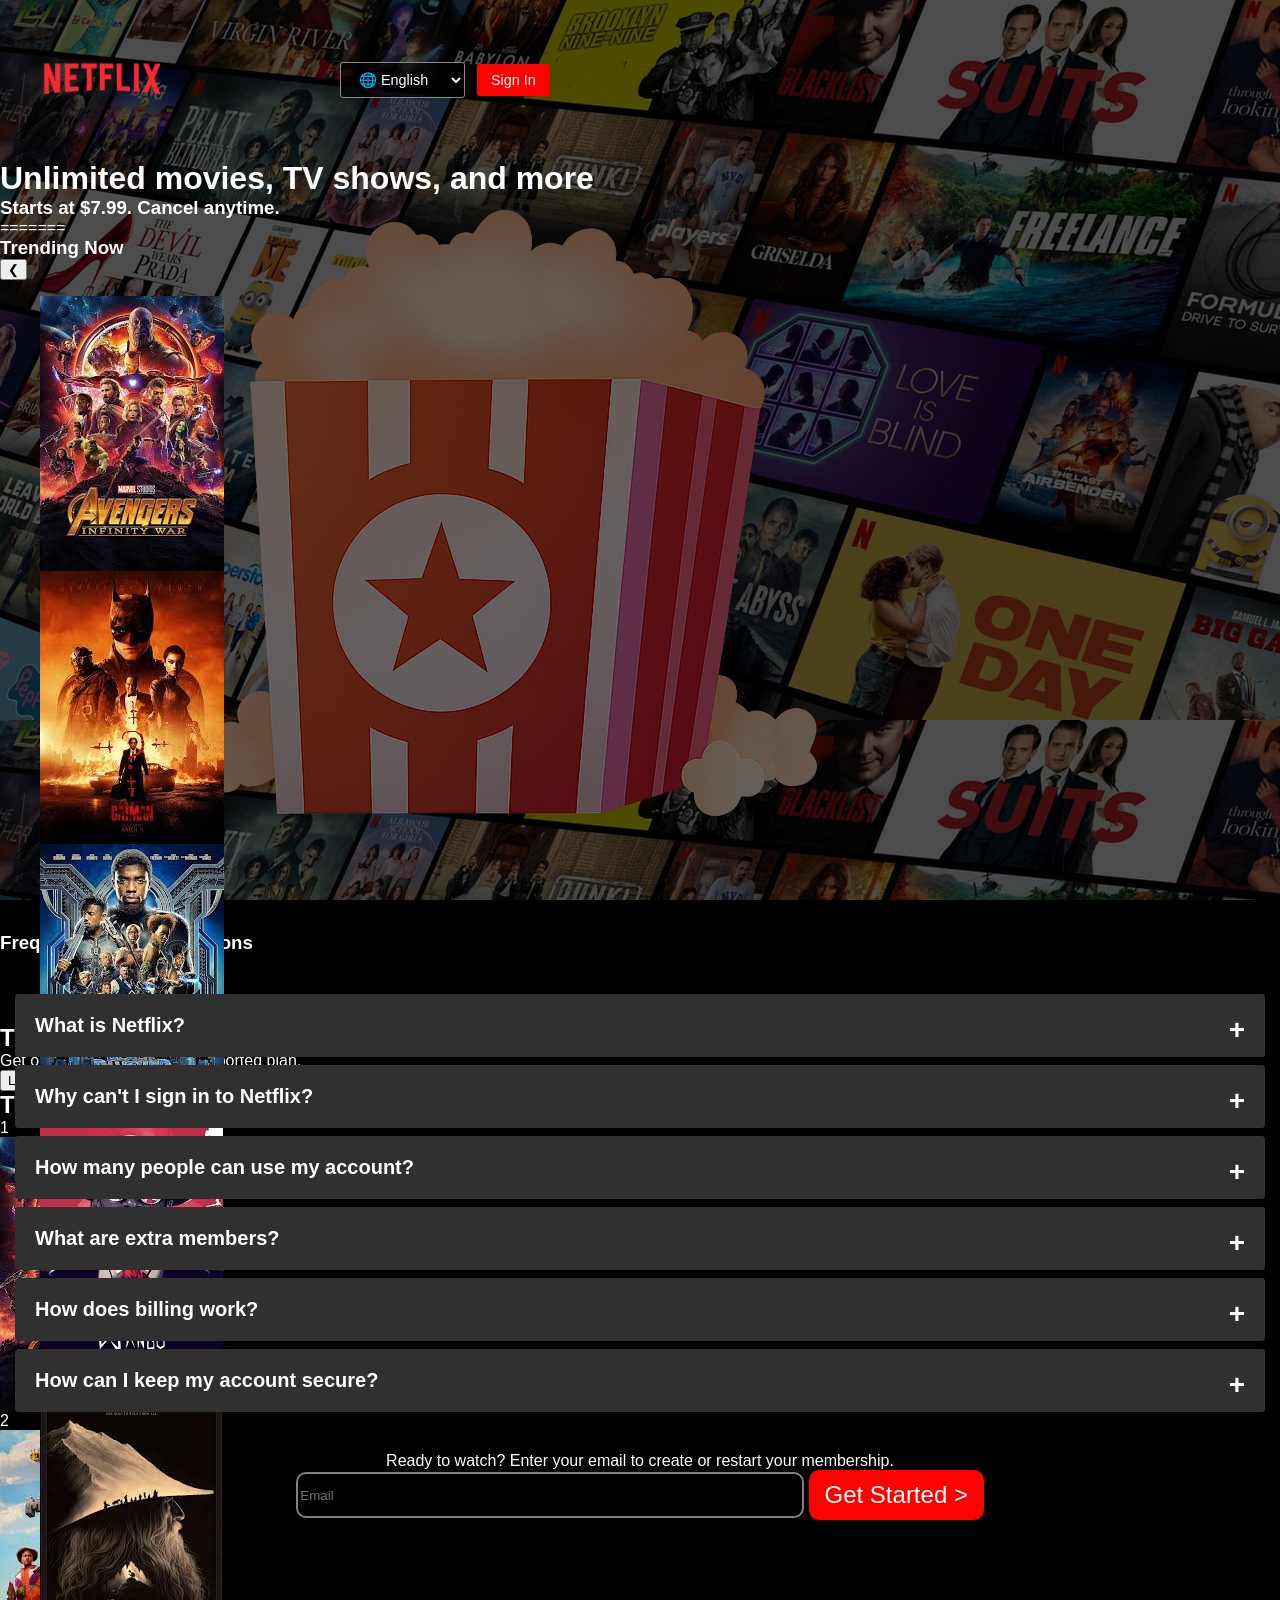
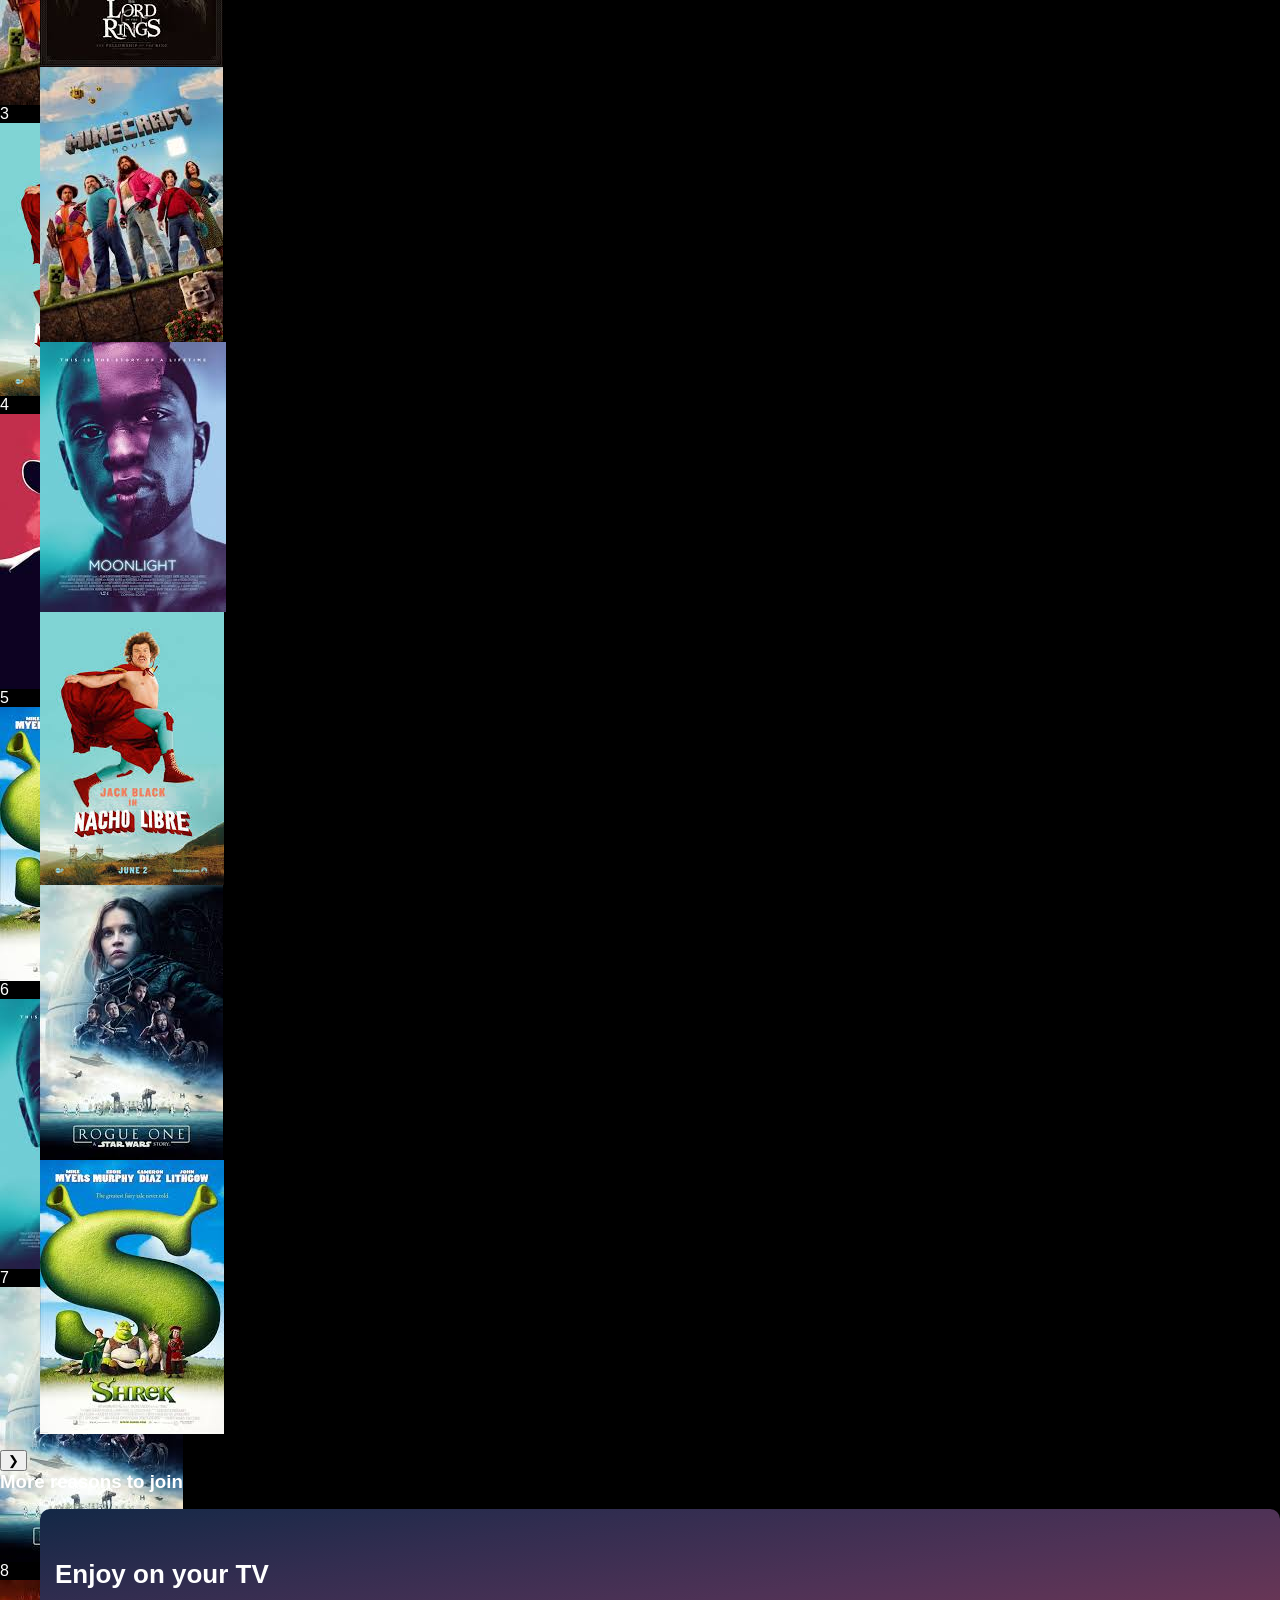
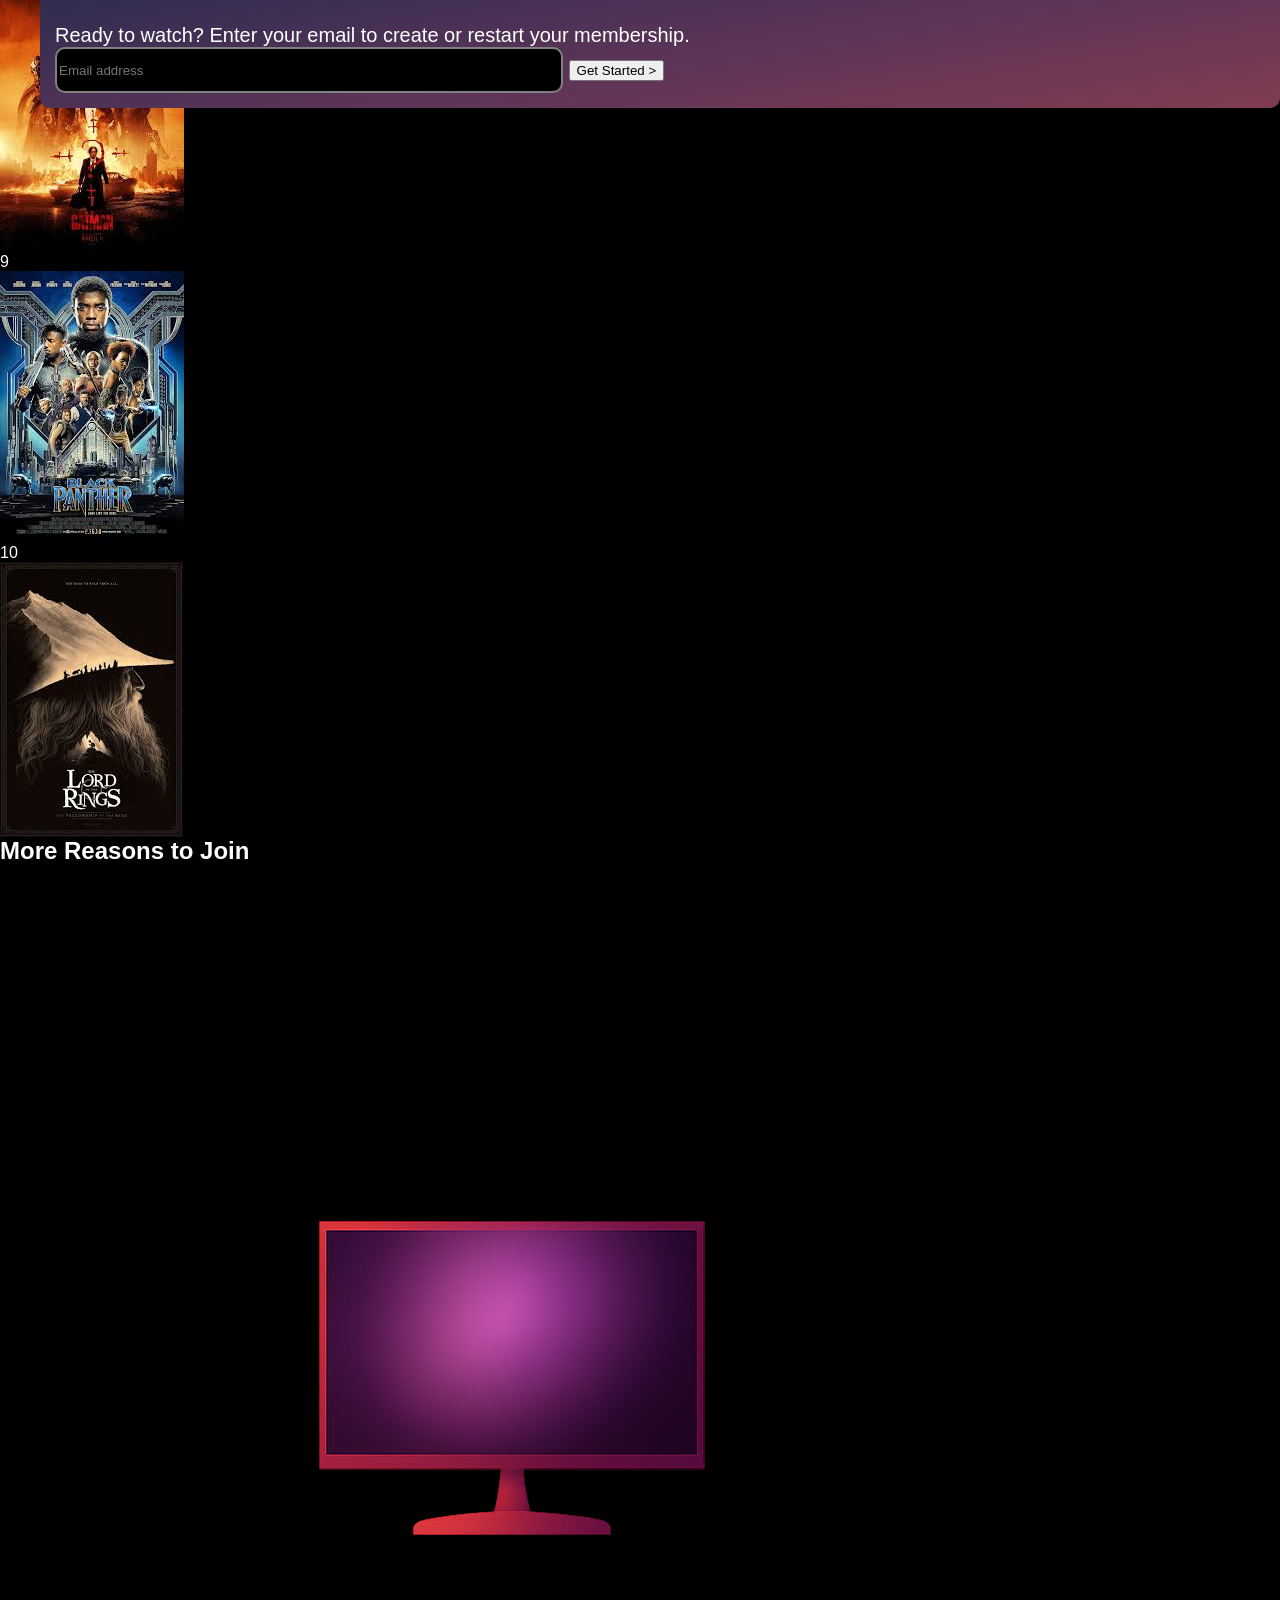
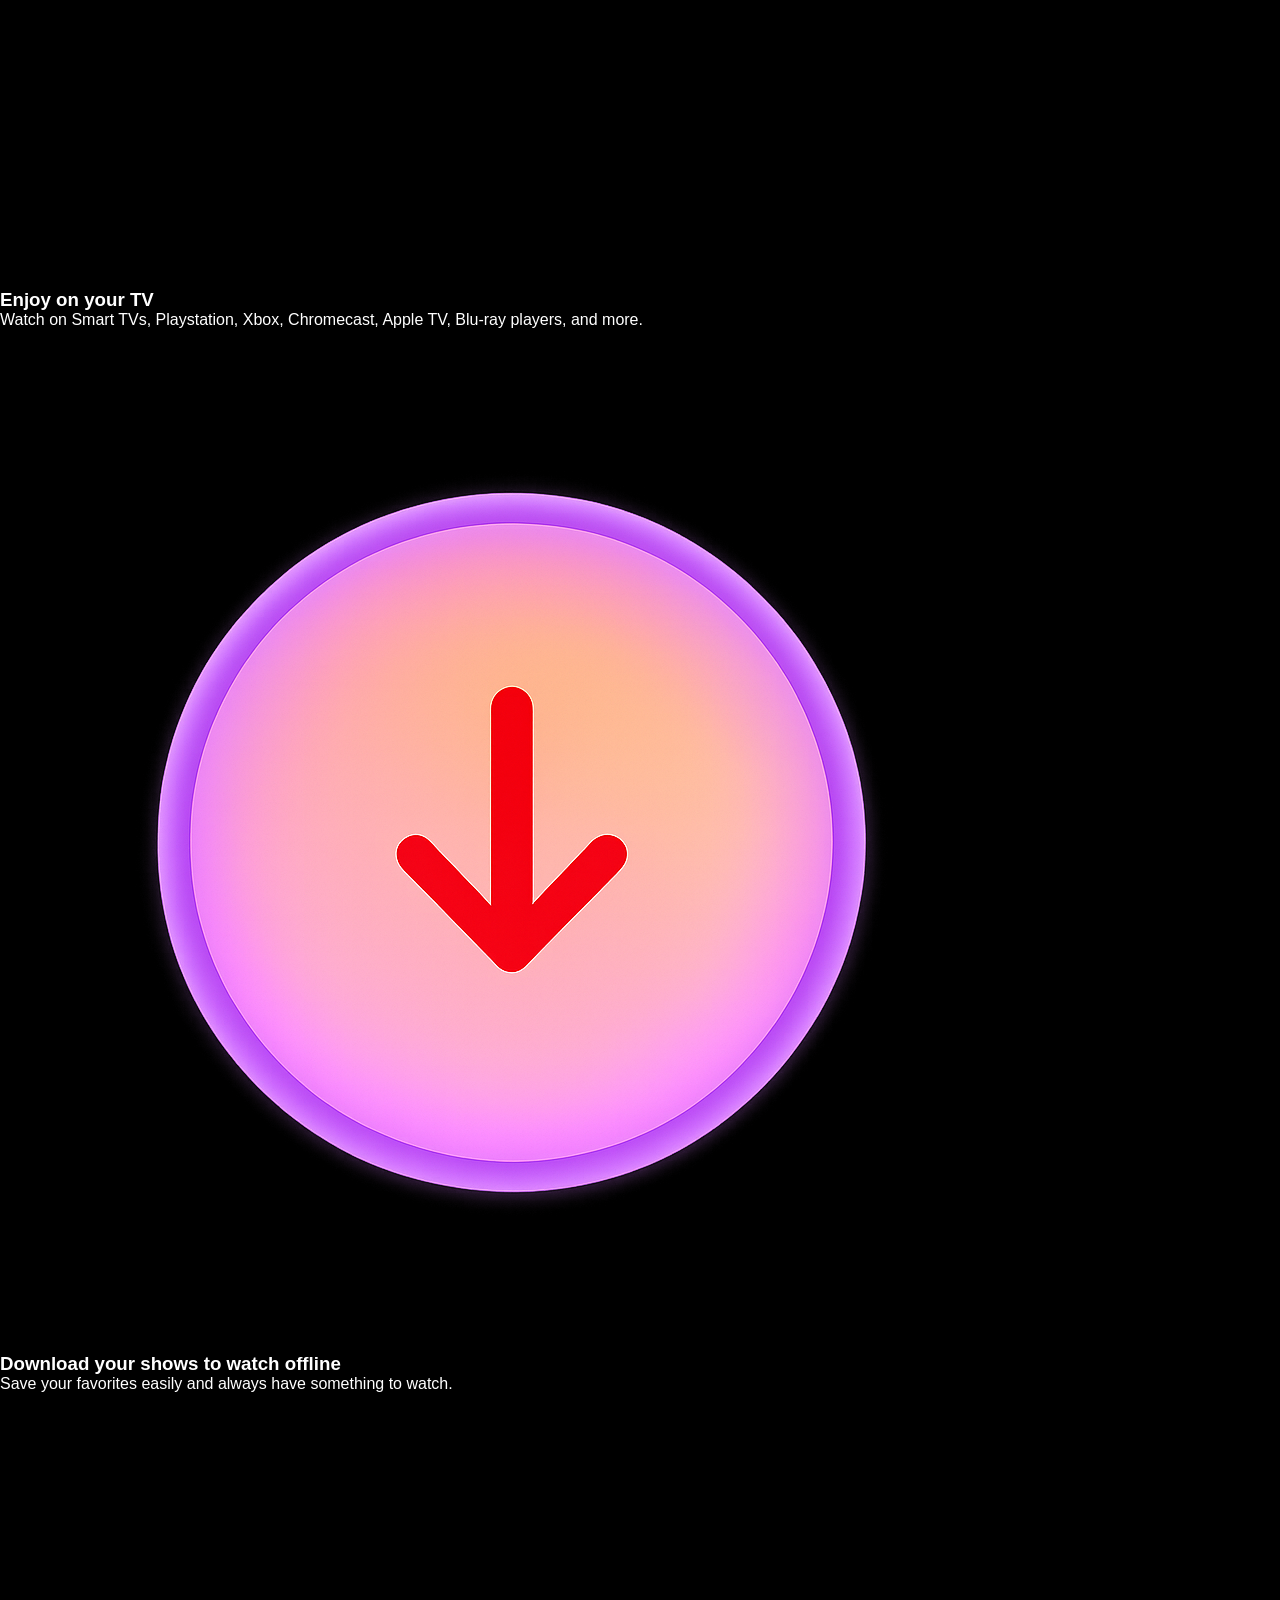
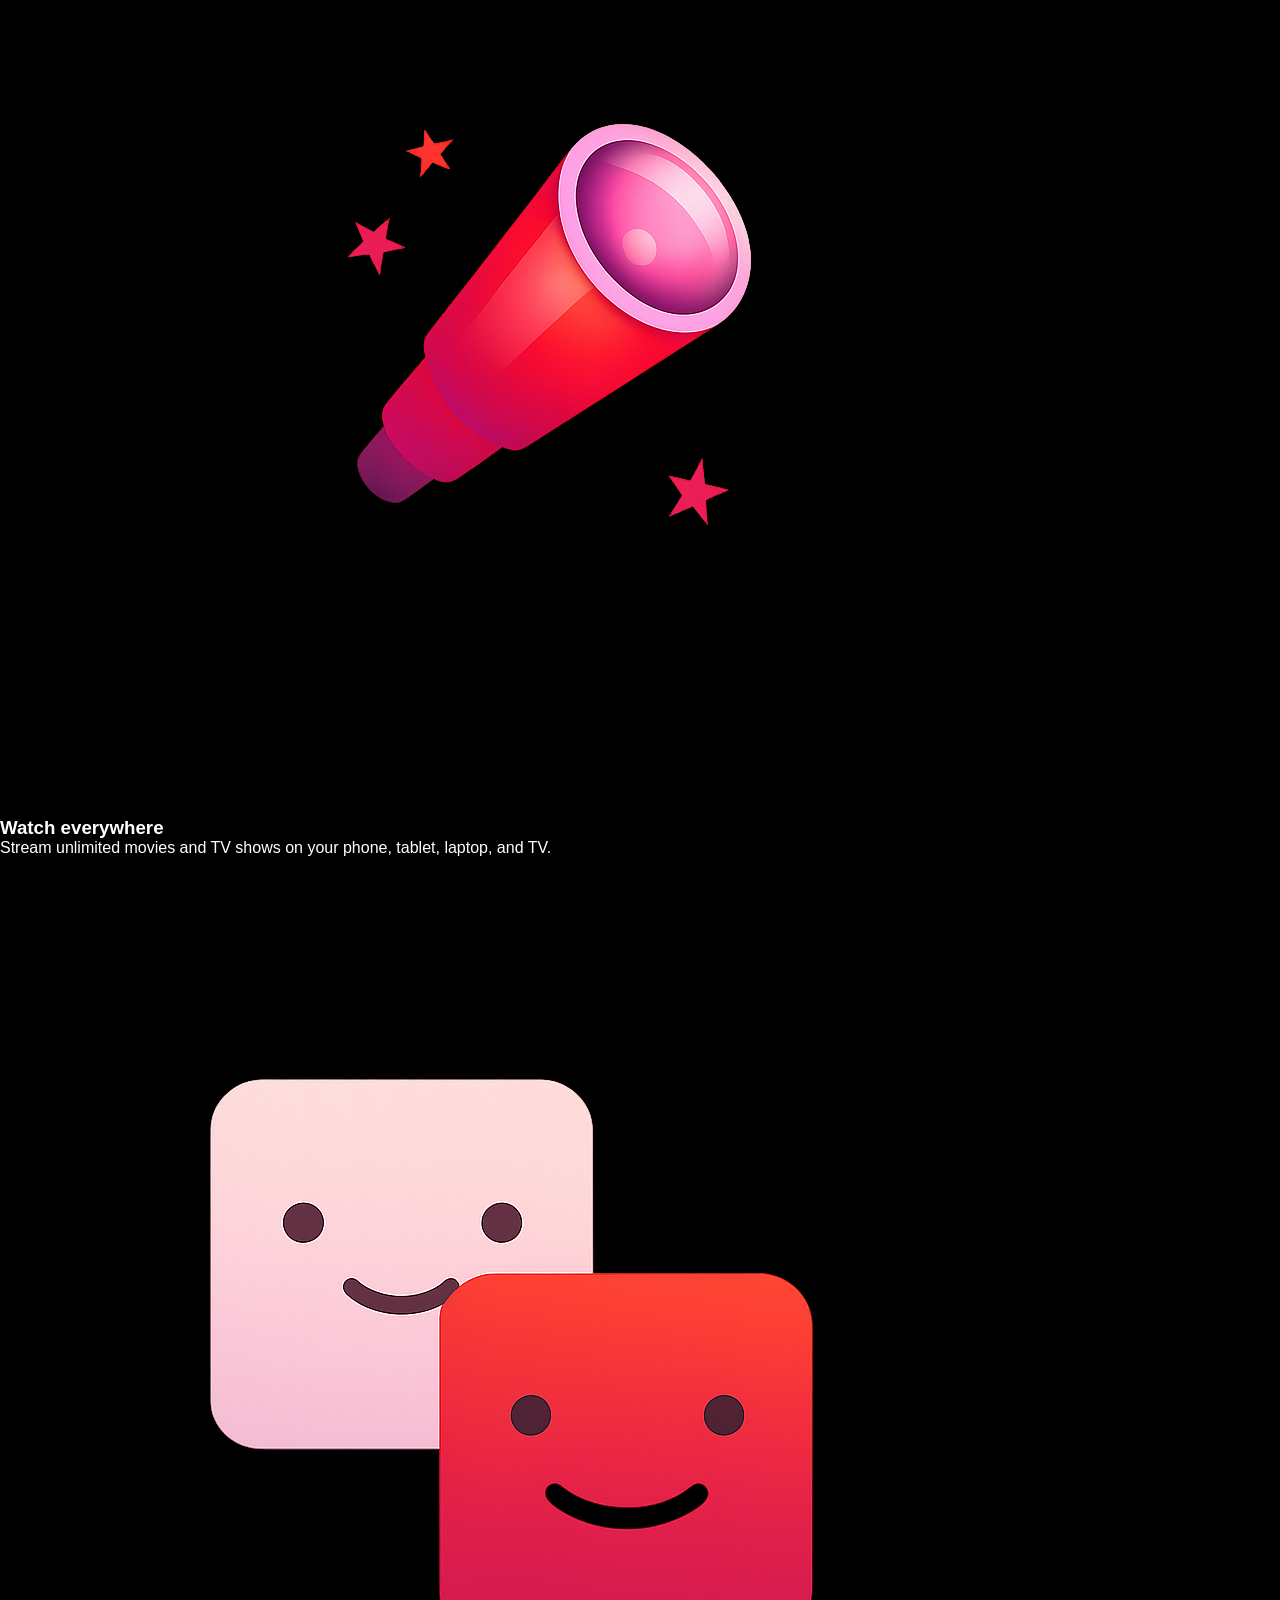
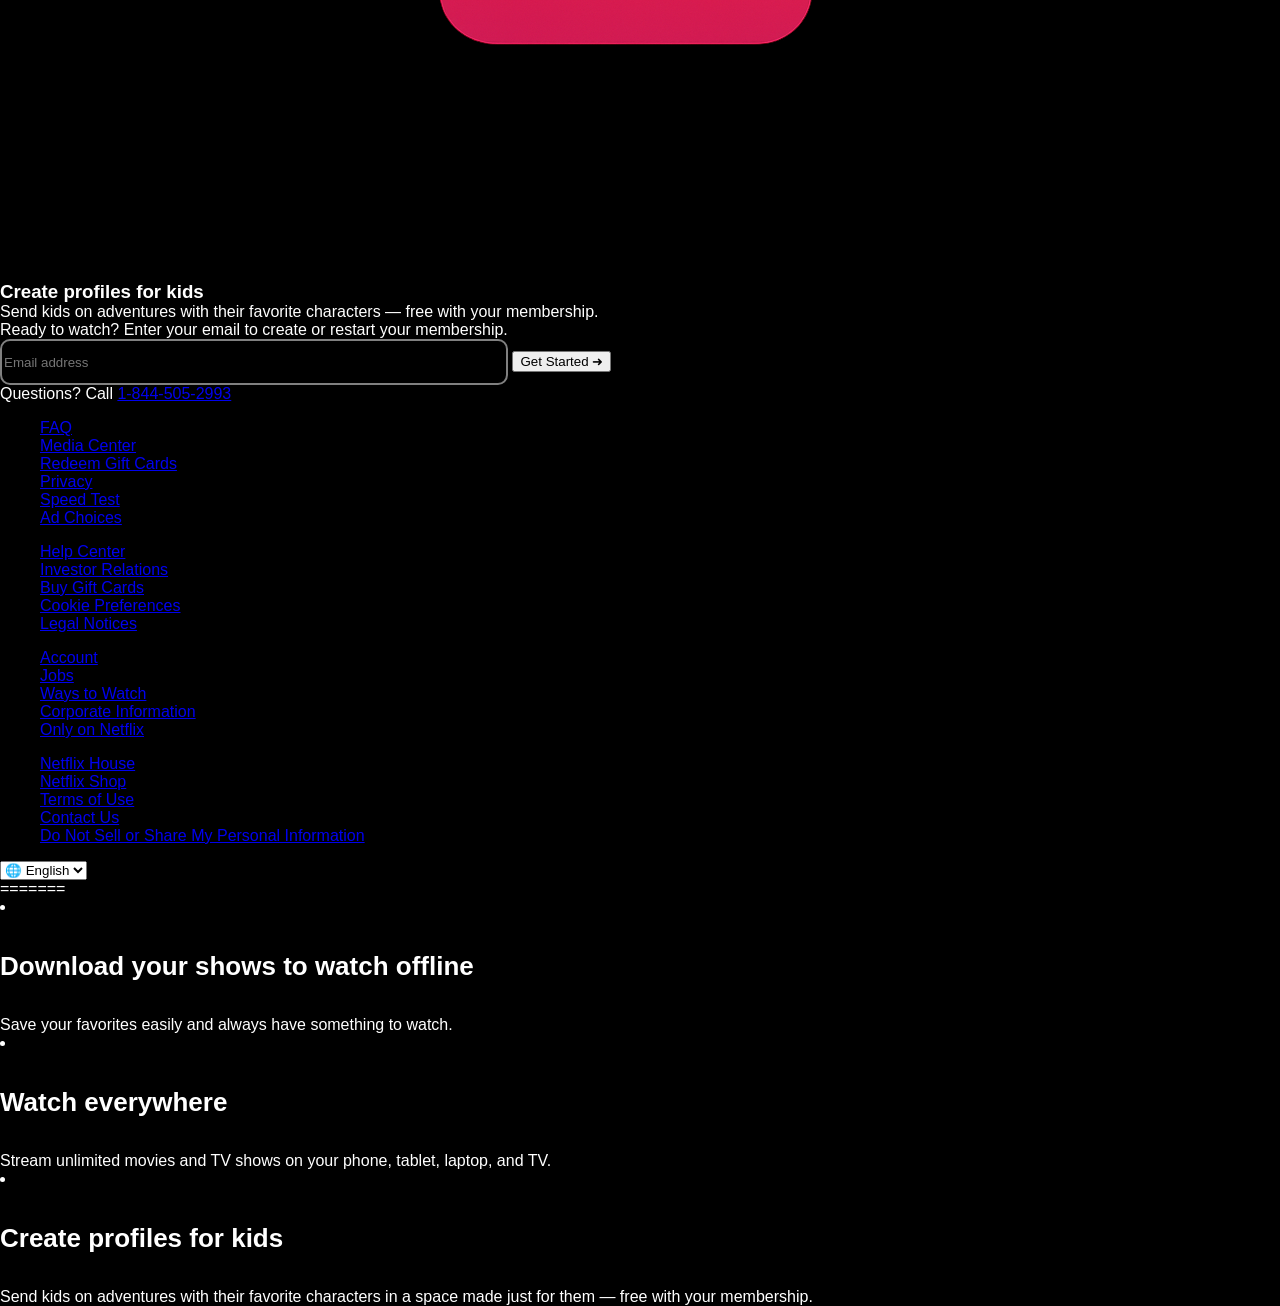
==== commit 66a4924d: "Merge branch 'main' into frontpage" ====
--- a/index.html
+++ b/index.html
@@ -3,10 +3,29 @@
   <head>
     <meta charset="UTF-8" />
     <meta name="viewport" content="width=device-width, initial-scale=1.0" />
-    <title>Netflix Clone</title>
+    <title>Document</title>
     <link rel="stylesheet" href="style.css" />
   </head>
   <body>
+
+    <div class="content">
+      <div class="overlay">
+
+    <header class="nav">
+      <img src="img\logo.png" alt="Netflix-logo" class="logo">
+      <div class="nav-buttons">
+        <select>
+          <option>🌐 English</option>
+          <option>🌐 Español</option>
+        </select>
+        <button class="sign-in">Sign In</button>
+      </div>
+    </header>
+
+    <div class="center-box">
+      <h1>Unlimited movies, TV shows, and more</h1>
+          <h3>Starts at $7.99. Cancel anytime.</h3>
+=======
     <h3 class="trending">Trending Now</h3>
     <div class="carousel-container">
       <div class="carousel-wrapper">
@@ -36,10 +55,122 @@
       <ul>
         <li>
           <h4>Enjoy on your TV</h4>
-          <p>
-            Watch on Smart TVs, Playstation, Xbox, Chromecast, Apple TV, Blu-ray
-            players, and more.
-          </p>
+
+          <p>
+            Ready to watch? Enter your email to create or restart your
+            membership.
+          </p>
+
+      <form class="email-form">
+        <input type="email" placeholder="Email address" required />
+        <button type="submit">Get Started ></button>
+      </form>
+    </div>
+    </div>
+  </div>
+  <div class="announcement">
+    <div class="hover-effect">
+   <img src="img\popcorn.png" alt="popcorn" class = "popcorn">
+   <div class="announcement-text">
+    <h2>The Netflix you love for just $7.99.</h2>
+    <p>Get our most affortable,ad-supported plan.</p>
+  </div class="btnn">
+   <button class="learn-more">Learn More</button>
+  </div>
+  </div>
+   <section class="trending">
+    <h2>Trending Now</h2>
+    <div class="cards">
+      <div class="card"><span class="number">1</span><img src="img\avengers.jpeg" alt="Trending 1"></div>
+      <div class="card"><span class="number">2</span><img src="img\mineCraft.jpeg" alt="Trending 2"></div>
+      <div class="card"><span class="number">3</span><img src="img\nacholibre.jpeg" alt="Trending 3"></div>
+      <div class="card"><span class="number">4</span><img src="img\django.jpeg" alt="Trending 4"></div>
+      <div class="card"><span class="number">5</span><img src="img\shrek.jpeg" alt="Trending 5"></div>
+      <div class="card"><span class="number">6</span><img src="img\moonlight.jpeg" alt="Trending 5"></div>
+      <div class="card"><span class="number">7</span><img src="img\rougeOne.jpeg" alt="Trending 5"></div>
+      <div class="card"><span class="number">8</span><img src="img\batman.jpeg" alt="Trending 5"></div>
+      <div class="card"><span class="number">9</span><img src="img\blackPanther.jpeg" alt="Trending 5"></div>
+      <div class="card"><span class="number">10</span><img src="img\lotr.jpeg" alt="Trending 5"></div>
+    </div>
+  </section>
+
+  <section class="reasons">
+  <h2>More Reasons to Join</h2>
+  <div class="features">
+    <div class="feature">
+      <div class="icon tv"><img src="img\tv.png" alt="tv"></div>
+      <h3>Enjoy on your TV</h3>
+      <p>Watch on Smart TVs, Playstation, Xbox, Chromecast, Apple TV, Blu-ray players, and more.</p>
+    </div>
+    <div class="feature">
+      <div class="icon download"><img src="img\download icon.png" alt=""></div>
+      <h3>Download your shows to watch offline</h3>
+      <p>Save your favorites easily and always have something to watch.</p>
+    </div>
+    <div class="feature">
+      <div class="icon stream"><img src="img\telescope.png" alt="igtelescope"></div>
+      <h3>Watch everywhere</h3>
+      <p>Stream unlimited movies and TV shows on your phone, tablet, laptop, and TV.</p>
+    </div>
+    <div class="feature">
+      <div class="icon kids"><img src="img\social.png" alt="social"></div>
+      <h3>Create profiles for kids</h3>
+      <p>Send kids on adventures with their favorite characters — free with your membership.</p>
+    </div>
+  </div>
+</section>
+
+<footer class="footer">
+  <div class="cta">
+    <p>Ready to watch? Enter your email to create or restart your membership.</p>
+    <div class="email-form">
+      <input type="email" placeholder="Email address">
+      <button>Get Started <span>&#10140;</span></button>
+    </div>
+  </div>
+
+  <p class="questions">Questions? Call <a href="tel:1-844-505-2993">1-844-505-2993</a></p>
+
+  <div class="footer-links">
+    <ul>
+      <li><a href="#">FAQ</a></li>
+      <li><a href="#">Media Center</a></li>
+      <li><a href="#">Redeem Gift Cards</a></li>
+      <li><a href="#">Privacy</a></li>
+      <li><a href="#">Speed Test</a></li>
+      <li><a href="#">Ad Choices</a></li>
+    </ul>
+    <ul>
+      <li><a href="#">Help Center</a></li>
+      <li><a href="#">Investor Relations</a></li>
+      <li><a href="#">Buy Gift Cards</a></li>
+      <li><a href="#">Cookie Preferences</a></li>
+      <li><a href="#">Legal Notices</a></li>
+    </ul>
+    <ul>
+      <li><a href="#">Account</a></li>
+      <li><a href="#">Jobs</a></li>
+      <li><a href="#">Ways to Watch</a></li>
+      <li><a href="#">Corporate Information</a></li>
+      <li><a href="#">Only on Netflix</a></li>
+    </ul>
+    <ul>
+      <li><a href="#">Netflix House</a></li>
+      <li><a href="#">Netflix Shop</a></li>
+      <li><a href="#">Terms of Use</a></li>
+      <li><a href="#">Contact Us</a></li>
+      <li><a href="#">Do Not Sell or Share My Personal Information</a></li>
+    </ul>
+  </div>
+
+  <div class="language-select">
+    <select>
+      <option value="en">🌐 English</option>
+      <option value="es">Español</option>
+    </select>
+  </div>
+</footer>
+=======
         </li>
         <li>
           <h4>Download your shows to watch offline</h4>
@@ -151,5 +282,6 @@
       </section>
     </div>
     <script src="javascript.js"></script>
+
   </body>
 </html>
--- a/style.css
+++ b/style.css
@@ -1,12 +1,73 @@
+
+/* General Styles */
+
 ul {
   list-style-type: none;
 }
+
 body {
-  background-color: black;
-}
-.trending {
-  color: white;
-}
+  margin: 0;
+  padding: 0;
+  background-color: #000;
+  font-family: Arial, sans-serif;
+  color: #fff;
+}
+
+h1,
+h2,
+h3,
+p {
+  margin: 0;
+}
+
+img {
+  max-width: 100%;
+  display: block;
+}
+
+/* Overlay Background with Content */
+.content {
+  position: relative;
+  background: url("img/background.jpg");
+  height: 100vh;
+  color: white;
+  display: flex;
+  flex-direction: column;
+  justify-content: space-between;
+  margin-bottom: 2rem;
+}
+
+.overlay {
+  position: absolute;
+  top: 0;
+  left: 0;
+  right: 0;
+  bottom: 0;
+  background: rgba(0, 0, 0, 0.6);
+  z-index: 0;
+}
+
+/* logo along with the language and sign in button */
+.nav {
+  position: relative;
+  z-index: 1;
+  display: flex;
+  justify-content: space-between;
+  align-items: center;
+  padding: 20px 40px;
+}
+
+
+.logo {
+  width: 120px;
+  height: auto;
+}
+
+.nav-buttons {
+  display: flex;
+  align-items: center;
+  gap: 10px;
+
 .carousel-container {
   padding: 20px;
   position: relative;
@@ -87,20 +148,320 @@
 h3 {
   color: white;
   margin-left: 14%;
-}
-h4 {
-  color: white;
-}
-p {
-  color: white;
-}
-.reasonToJoin {
-  display: flex;
-  justify-content: center;
-  align-items: center;
-}
-.reasonToJoin ul {
-  display: flex;
+
+}
+
+select,
+.sign-in {
+  padding: 8px 14px;
+  font-size: 0.9em;
+  background-color: rgba(0, 0, 0, 0.7);
+  color: white;
+  border: 1px solid #888;
+  border-radius: 3px;
+}
+
+.sign-in {
+  background-color: red;
+  border: none;
+  cursor: pointer;
+}
+
+/* text and email box container */
+.center-box {
+  position: relative;
+  z-index: 1;
+  text-align: center;
+  max-width: 600px;
+  margin: auto;
+  padding: 40px 20px;
+}
+
+.center-box h1 {
+  font-size: 2.5em;
+  margin-bottom: 20px;
+}
+
+.center-box h3 {
+  font-weight: normal;
+  margin-bottom: 15px;
+}
+
+.center-box p {
+  margin-bottom: 20px;
+  font-size: 1em;
+}
+
+.email-form {
+  display: flex;
+  flex-wrap: wrap;
+  justify-content: center;
+  gap: 10px;
+}
+
+.email-form input {
+  padding: 12px;
+  width: 300px;
+  max-width: 100%;
+  background-color: rgba(255, 255, 255, 0.1);
+  border: none;
+  border-radius: 5px solid black;
+  font-size: 1em;
+}
+
+.email-form button {
+  padding: 12px 20px;
+  background-color: red;
+  color: white;
+  border: none;
+  border-radius: 3px;
+  font-size: 1em;
+  cursor: pointer;
+}
+/* announcement or popcorn section */
+.announcement {
+  margin-top: 2rem;
+  position: relative;
+  display: flex;
+  color: white;
+  flex-direction: row;
+  justify-content: space-between;
+  align-items: center;
+  width: 100%;
+  height: auto;
+  /* height: 2rem;
+  align-items: center;
+  /* padding: 40px 20px; */
+  /* text-align: center;
+  color: white; */
+  overflow: hidden;
+  cursor: pointer;
+  justify-content: center;
+  background-color: transparent;
+}
+.hover-effect {
+  /* position: absolute; */
+  /* display: flex;
+  height: 100%;
+  width: 50%;
+  align-items: center;
+  margin: 10px solid black;
+   */
+  width: 70%;
+  height: 50%;
+  background-color: transparent;
+  transition: background-color 0.3s ease;
+  padding: 10px;
+}
+.announcement:hover .hover-effect {
+  background-color: gray;
+}
+.announcement-text {
+  /* position: relative;
+  display: flex;
+  float: right; */
+  overflow: hidden;
+}
+.popcorn {
+  /* position: absolute; */
+  float: left;
+  width: 8%;
+  height: 8%;
+  /* background-size: cover; */
+}
+
+.learn-more {
+  border: none;
+  color: white;
+  transition: background-color 0.3s ease;
+  cursor: pointer;
+  background-color: rgba(0, 0, 0, 0.7);
+  /* padding: 10px; */
+  border-radius: 4px;
+  float: right;
+}
+
+/* Trending Now Section */
+.trending {
+  padding: 40px;
+  display: flex;
+  flex-direction: row;
+  justify-content: center;
+}
+
+.trending h2 {
+  margin-bottom: 20px;
+  font-size: 1.5em;
+}
+
+.cards {
+  display: flex;
+  gap: 20px;
+  overflow-x: auto;
+  padding-bottom: 10px;
+}
+
+.card {
+  position: relative;
+  min-width: 150px;
+  height: 220px;
+  border-radius: 6px;
+  overflow: hidden;
+}
+
+.card img {
+  width: 100%;
+  height: 100%;
+  object-fit: cover;
+}
+
+.card .number {
+  position: absolute;
+  top: 5px;
+  left: 8px;
+  font-size: 2.5em;
+  font-weight: bold;
+  text-shadow: 2px 2px 5px #000;
+}
+
+/* More Reasons to Join */
+.reasons {
+  padding: 40px;
+  background-color: #111;
+}
+
+.reasons h2 {
+  margin-bottom: 30px;
+  text-align: center;
+}
+
+.features {
+  display: flex;
+
+  flex-wrap: wrap;
+  justify-content: center;
+  gap: 25px;
+}
+
+.feature {
+  background-color: #1c1c1c;
+  padding: 20px;
+  border-radius: 10px;
+  width: 250px;
+  text-align: center;
+}
+
+.feature h3 {
+  margin-bottom: 10px;
+}
+
+.feature p {
+  font-size: 0.95em;
+  color: #ccc;
+}
+
+/* Feature Icons   */
+.icon {
+  width: 50px;
+  height: 50px;
+  margin: 0 auto 15px;
+  border-radius: 50%;
+  background-size: 60%;
+  background-position: center;
+  background-repeat: no-repeat;
+  background-color: #2c2c2c;
+  box-shadow: 0 0 15px rgba(255, 0, 255, 0.2);
+}
+/* Footer Section */
+.footer {
+  padding: 40px 20px;
+  background-color: #000;
+  color: #aaa;
+  text-align: center;
+}
+
+.footer .cta {
+  margin-bottom: 30px;
+
+  justify-content: center;
+  align-items: center;
+
+}
+
+.footer .email-form {
+  display: flex;
+
+  justify-content: center;
+  flex-wrap: wrap;
+  gap: 10px;
+  margin-top: 10px;
+}
+
+.footer .email-form input {
+  padding: 10px;
+  width: 250px;
+  border-radius: 4px;
+  border: none;
+}
+
+.footer .email-form button {
+  background-color: red;
+  color: white;
+  border: none;
+  padding: 10px 16px;
+  font-size: 1em;
+  border-radius: 4px;
+  cursor: pointer;
+}
+
+.footer .questions {
+  margin: 20px 0;
+}
+
+.footer a {
+  color: #aaa;
+  text-decoration: underline;
+  font-size: 0.95em;
+}
+
+.footer-links {
+  display: flex;
+  flex-wrap: wrap;
+  justify-content: center;
+  gap: 60px;
+  margin-top: 20px;
+  margin-bottom: 20px;
+}
+
+.footer-links ul {
+  list-style: none;
+  padding: 0;
+}
+
+.footer-links li {
+  margin-bottom: 10px;
+  background-color: transparent;
+  margin-bottom: 5px;
+  transition: background-color 0.3s ease;
+}
+.footer-links li:hover {
+  background-color: gray;
+  cursor: pointer;
+  color: white;
+}
+
+.language-select {
+  margin-top: 20px;
+}
+
+.language-select select {
+  background-color: #000;
+  color: white;
+  border: 1px solid #555;
+  padding: 8px 12px;
+  border-radius: 4px;
+}
+
   gap: 12px;
   width: 75%;
 }
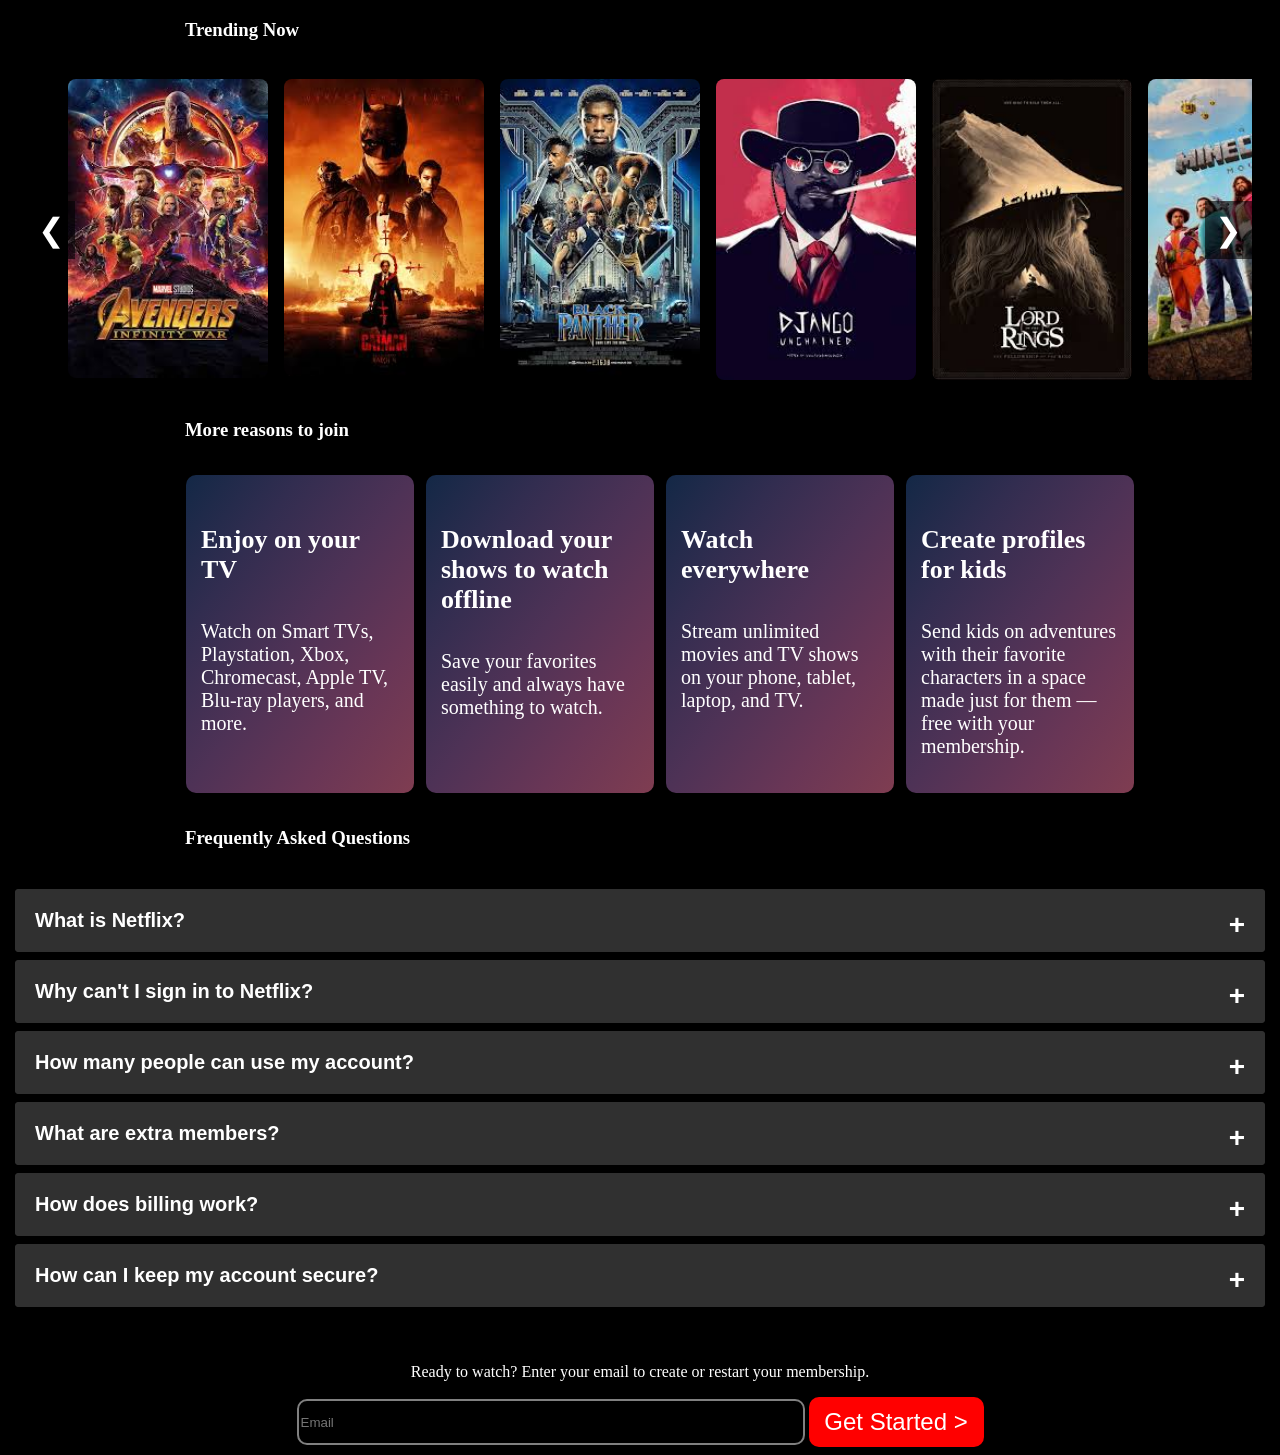
==== commit c7b06c52: "Revert "Frontpage"" ====
--- a/index.html
+++ b/index.html
@@ -3,29 +3,10 @@
   <head>
     <meta charset="UTF-8" />
     <meta name="viewport" content="width=device-width, initial-scale=1.0" />
-    <title>Document</title>
+    <title>Netflix Clone</title>
     <link rel="stylesheet" href="style.css" />
   </head>
   <body>
-
-    <div class="content">
-      <div class="overlay">
-
-    <header class="nav">
-      <img src="img\logo.png" alt="Netflix-logo" class="logo">
-      <div class="nav-buttons">
-        <select>
-          <option>🌐 English</option>
-          <option>🌐 Español</option>
-        </select>
-        <button class="sign-in">Sign In</button>
-      </div>
-    </header>
-
-    <div class="center-box">
-      <h1>Unlimited movies, TV shows, and more</h1>
-          <h3>Starts at $7.99. Cancel anytime.</h3>
-=======
     <h3 class="trending">Trending Now</h3>
     <div class="carousel-container">
       <div class="carousel-wrapper">
@@ -55,122 +36,10 @@
       <ul>
         <li>
           <h4>Enjoy on your TV</h4>
-
           <p>
-            Ready to watch? Enter your email to create or restart your
-            membership.
+            Watch on Smart TVs, Playstation, Xbox, Chromecast, Apple TV, Blu-ray
+            players, and more.
           </p>
-
-      <form class="email-form">
-        <input type="email" placeholder="Email address" required />
-        <button type="submit">Get Started ></button>
-      </form>
-    </div>
-    </div>
-  </div>
-  <div class="announcement">
-    <div class="hover-effect">
-   <img src="img\popcorn.png" alt="popcorn" class = "popcorn">
-   <div class="announcement-text">
-    <h2>The Netflix you love for just $7.99.</h2>
-    <p>Get our most affortable,ad-supported plan.</p>
-  </div class="btnn">
-   <button class="learn-more">Learn More</button>
-  </div>
-  </div>
-   <section class="trending">
-    <h2>Trending Now</h2>
-    <div class="cards">
-      <div class="card"><span class="number">1</span><img src="img\avengers.jpeg" alt="Trending 1"></div>
-      <div class="card"><span class="number">2</span><img src="img\mineCraft.jpeg" alt="Trending 2"></div>
-      <div class="card"><span class="number">3</span><img src="img\nacholibre.jpeg" alt="Trending 3"></div>
-      <div class="card"><span class="number">4</span><img src="img\django.jpeg" alt="Trending 4"></div>
-      <div class="card"><span class="number">5</span><img src="img\shrek.jpeg" alt="Trending 5"></div>
-      <div class="card"><span class="number">6</span><img src="img\moonlight.jpeg" alt="Trending 5"></div>
-      <div class="card"><span class="number">7</span><img src="img\rougeOne.jpeg" alt="Trending 5"></div>
-      <div class="card"><span class="number">8</span><img src="img\batman.jpeg" alt="Trending 5"></div>
-      <div class="card"><span class="number">9</span><img src="img\blackPanther.jpeg" alt="Trending 5"></div>
-      <div class="card"><span class="number">10</span><img src="img\lotr.jpeg" alt="Trending 5"></div>
-    </div>
-  </section>
-
-  <section class="reasons">
-  <h2>More Reasons to Join</h2>
-  <div class="features">
-    <div class="feature">
-      <div class="icon tv"><img src="img\tv.png" alt="tv"></div>
-      <h3>Enjoy on your TV</h3>
-      <p>Watch on Smart TVs, Playstation, Xbox, Chromecast, Apple TV, Blu-ray players, and more.</p>
-    </div>
-    <div class="feature">
-      <div class="icon download"><img src="img\download icon.png" alt=""></div>
-      <h3>Download your shows to watch offline</h3>
-      <p>Save your favorites easily and always have something to watch.</p>
-    </div>
-    <div class="feature">
-      <div class="icon stream"><img src="img\telescope.png" alt="igtelescope"></div>
-      <h3>Watch everywhere</h3>
-      <p>Stream unlimited movies and TV shows on your phone, tablet, laptop, and TV.</p>
-    </div>
-    <div class="feature">
-      <div class="icon kids"><img src="img\social.png" alt="social"></div>
-      <h3>Create profiles for kids</h3>
-      <p>Send kids on adventures with their favorite characters — free with your membership.</p>
-    </div>
-  </div>
-</section>
-
-<footer class="footer">
-  <div class="cta">
-    <p>Ready to watch? Enter your email to create or restart your membership.</p>
-    <div class="email-form">
-      <input type="email" placeholder="Email address">
-      <button>Get Started <span>&#10140;</span></button>
-    </div>
-  </div>
-
-  <p class="questions">Questions? Call <a href="tel:1-844-505-2993">1-844-505-2993</a></p>
-
-  <div class="footer-links">
-    <ul>
-      <li><a href="#">FAQ</a></li>
-      <li><a href="#">Media Center</a></li>
-      <li><a href="#">Redeem Gift Cards</a></li>
-      <li><a href="#">Privacy</a></li>
-      <li><a href="#">Speed Test</a></li>
-      <li><a href="#">Ad Choices</a></li>
-    </ul>
-    <ul>
-      <li><a href="#">Help Center</a></li>
-      <li><a href="#">Investor Relations</a></li>
-      <li><a href="#">Buy Gift Cards</a></li>
-      <li><a href="#">Cookie Preferences</a></li>
-      <li><a href="#">Legal Notices</a></li>
-    </ul>
-    <ul>
-      <li><a href="#">Account</a></li>
-      <li><a href="#">Jobs</a></li>
-      <li><a href="#">Ways to Watch</a></li>
-      <li><a href="#">Corporate Information</a></li>
-      <li><a href="#">Only on Netflix</a></li>
-    </ul>
-    <ul>
-      <li><a href="#">Netflix House</a></li>
-      <li><a href="#">Netflix Shop</a></li>
-      <li><a href="#">Terms of Use</a></li>
-      <li><a href="#">Contact Us</a></li>
-      <li><a href="#">Do Not Sell or Share My Personal Information</a></li>
-    </ul>
-  </div>
-
-  <div class="language-select">
-    <select>
-      <option value="en">🌐 English</option>
-      <option value="es">Español</option>
-    </select>
-  </div>
-</footer>
-=======
         </li>
         <li>
           <h4>Download your shows to watch offline</h4>
@@ -282,6 +151,5 @@
       </section>
     </div>
     <script src="javascript.js"></script>
-
   </body>
 </html>
--- a/style.css
+++ b/style.css
@@ -1,73 +1,12 @@
-
-/* General Styles */
-
 ul {
   list-style-type: none;
 }
-
 body {
-  margin: 0;
-  padding: 0;
-  background-color: #000;
-  font-family: Arial, sans-serif;
-  color: #fff;
-}
-
-h1,
-h2,
-h3,
-p {
-  margin: 0;
-}
-
-img {
-  max-width: 100%;
-  display: block;
-}
-
-/* Overlay Background with Content */
-.content {
-  position: relative;
-  background: url("img/background.jpg");
-  height: 100vh;
-  color: white;
-  display: flex;
-  flex-direction: column;
-  justify-content: space-between;
-  margin-bottom: 2rem;
-}
-
-.overlay {
-  position: absolute;
-  top: 0;
-  left: 0;
-  right: 0;
-  bottom: 0;
-  background: rgba(0, 0, 0, 0.6);
-  z-index: 0;
-}
-
-/* logo along with the language and sign in button */
-.nav {
-  position: relative;
-  z-index: 1;
-  display: flex;
-  justify-content: space-between;
-  align-items: center;
-  padding: 20px 40px;
-}
-
-
-.logo {
-  width: 120px;
-  height: auto;
-}
-
-.nav-buttons {
-  display: flex;
-  align-items: center;
-  gap: 10px;
-
+  background-color: black;
+}
+.trending {
+  color: white;
+}
 .carousel-container {
   padding: 20px;
   position: relative;
@@ -148,320 +87,20 @@
 h3 {
   color: white;
   margin-left: 14%;
-
-}
-
-select,
-.sign-in {
-  padding: 8px 14px;
-  font-size: 0.9em;
-  background-color: rgba(0, 0, 0, 0.7);
-  color: white;
-  border: 1px solid #888;
-  border-radius: 3px;
-}
-
-.sign-in {
-  background-color: red;
-  border: none;
-  cursor: pointer;
-}
-
-/* text and email box container */
-.center-box {
-  position: relative;
-  z-index: 1;
-  text-align: center;
-  max-width: 600px;
-  margin: auto;
-  padding: 40px 20px;
-}
-
-.center-box h1 {
-  font-size: 2.5em;
-  margin-bottom: 20px;
-}
-
-.center-box h3 {
-  font-weight: normal;
-  margin-bottom: 15px;
-}
-
-.center-box p {
-  margin-bottom: 20px;
-  font-size: 1em;
-}
-
-.email-form {
-  display: flex;
-  flex-wrap: wrap;
-  justify-content: center;
-  gap: 10px;
-}
-
-.email-form input {
-  padding: 12px;
-  width: 300px;
-  max-width: 100%;
-  background-color: rgba(255, 255, 255, 0.1);
-  border: none;
-  border-radius: 5px solid black;
-  font-size: 1em;
-}
-
-.email-form button {
-  padding: 12px 20px;
-  background-color: red;
-  color: white;
-  border: none;
-  border-radius: 3px;
-  font-size: 1em;
-  cursor: pointer;
-}
-/* announcement or popcorn section */
-.announcement {
-  margin-top: 2rem;
-  position: relative;
-  display: flex;
-  color: white;
-  flex-direction: row;
-  justify-content: space-between;
-  align-items: center;
-  width: 100%;
-  height: auto;
-  /* height: 2rem;
-  align-items: center;
-  /* padding: 40px 20px; */
-  /* text-align: center;
-  color: white; */
-  overflow: hidden;
-  cursor: pointer;
-  justify-content: center;
-  background-color: transparent;
-}
-.hover-effect {
-  /* position: absolute; */
-  /* display: flex;
-  height: 100%;
-  width: 50%;
-  align-items: center;
-  margin: 10px solid black;
-   */
-  width: 70%;
-  height: 50%;
-  background-color: transparent;
-  transition: background-color 0.3s ease;
-  padding: 10px;
-}
-.announcement:hover .hover-effect {
-  background-color: gray;
-}
-.announcement-text {
-  /* position: relative;
-  display: flex;
-  float: right; */
-  overflow: hidden;
-}
-.popcorn {
-  /* position: absolute; */
-  float: left;
-  width: 8%;
-  height: 8%;
-  /* background-size: cover; */
-}
-
-.learn-more {
-  border: none;
-  color: white;
-  transition: background-color 0.3s ease;
-  cursor: pointer;
-  background-color: rgba(0, 0, 0, 0.7);
-  /* padding: 10px; */
-  border-radius: 4px;
-  float: right;
-}
-
-/* Trending Now Section */
-.trending {
-  padding: 40px;
-  display: flex;
-  flex-direction: row;
-  justify-content: center;
-}
-
-.trending h2 {
-  margin-bottom: 20px;
-  font-size: 1.5em;
-}
-
-.cards {
-  display: flex;
-  gap: 20px;
-  overflow-x: auto;
-  padding-bottom: 10px;
-}
-
-.card {
-  position: relative;
-  min-width: 150px;
-  height: 220px;
-  border-radius: 6px;
-  overflow: hidden;
-}
-
-.card img {
-  width: 100%;
-  height: 100%;
-  object-fit: cover;
-}
-
-.card .number {
-  position: absolute;
-  top: 5px;
-  left: 8px;
-  font-size: 2.5em;
-  font-weight: bold;
-  text-shadow: 2px 2px 5px #000;
-}
-
-/* More Reasons to Join */
-.reasons {
-  padding: 40px;
-  background-color: #111;
-}
-
-.reasons h2 {
-  margin-bottom: 30px;
-  text-align: center;
-}
-
-.features {
-  display: flex;
-
-  flex-wrap: wrap;
-  justify-content: center;
-  gap: 25px;
-}
-
-.feature {
-  background-color: #1c1c1c;
-  padding: 20px;
-  border-radius: 10px;
-  width: 250px;
-  text-align: center;
-}
-
-.feature h3 {
-  margin-bottom: 10px;
-}
-
-.feature p {
-  font-size: 0.95em;
-  color: #ccc;
-}
-
-/* Feature Icons   */
-.icon {
-  width: 50px;
-  height: 50px;
-  margin: 0 auto 15px;
-  border-radius: 50%;
-  background-size: 60%;
-  background-position: center;
-  background-repeat: no-repeat;
-  background-color: #2c2c2c;
-  box-shadow: 0 0 15px rgba(255, 0, 255, 0.2);
-}
-/* Footer Section */
-.footer {
-  padding: 40px 20px;
-  background-color: #000;
-  color: #aaa;
-  text-align: center;
-}
-
-.footer .cta {
-  margin-bottom: 30px;
-
+}
+h4 {
+  color: white;
+}
+p {
+  color: white;
+}
+.reasonToJoin {
+  display: flex;
   justify-content: center;
   align-items: center;
-
-}
-
-.footer .email-form {
-  display: flex;
-
-  justify-content: center;
-  flex-wrap: wrap;
-  gap: 10px;
-  margin-top: 10px;
-}
-
-.footer .email-form input {
-  padding: 10px;
-  width: 250px;
-  border-radius: 4px;
-  border: none;
-}
-
-.footer .email-form button {
-  background-color: red;
-  color: white;
-  border: none;
-  padding: 10px 16px;
-  font-size: 1em;
-  border-radius: 4px;
-  cursor: pointer;
-}
-
-.footer .questions {
-  margin: 20px 0;
-}
-
-.footer a {
-  color: #aaa;
-  text-decoration: underline;
-  font-size: 0.95em;
-}
-
-.footer-links {
-  display: flex;
-  flex-wrap: wrap;
-  justify-content: center;
-  gap: 60px;
-  margin-top: 20px;
-  margin-bottom: 20px;
-}
-
-.footer-links ul {
-  list-style: none;
-  padding: 0;
-}
-
-.footer-links li {
-  margin-bottom: 10px;
-  background-color: transparent;
-  margin-bottom: 5px;
-  transition: background-color 0.3s ease;
-}
-.footer-links li:hover {
-  background-color: gray;
-  cursor: pointer;
-  color: white;
-}
-
-.language-select {
-  margin-top: 20px;
-}
-
-.language-select select {
-  background-color: #000;
-  color: white;
-  border: 1px solid #555;
-  padding: 8px 12px;
-  border-radius: 4px;
-}
-
+}
+.reasonToJoin ul {
+  display: flex;
   gap: 12px;
   width: 75%;
 }
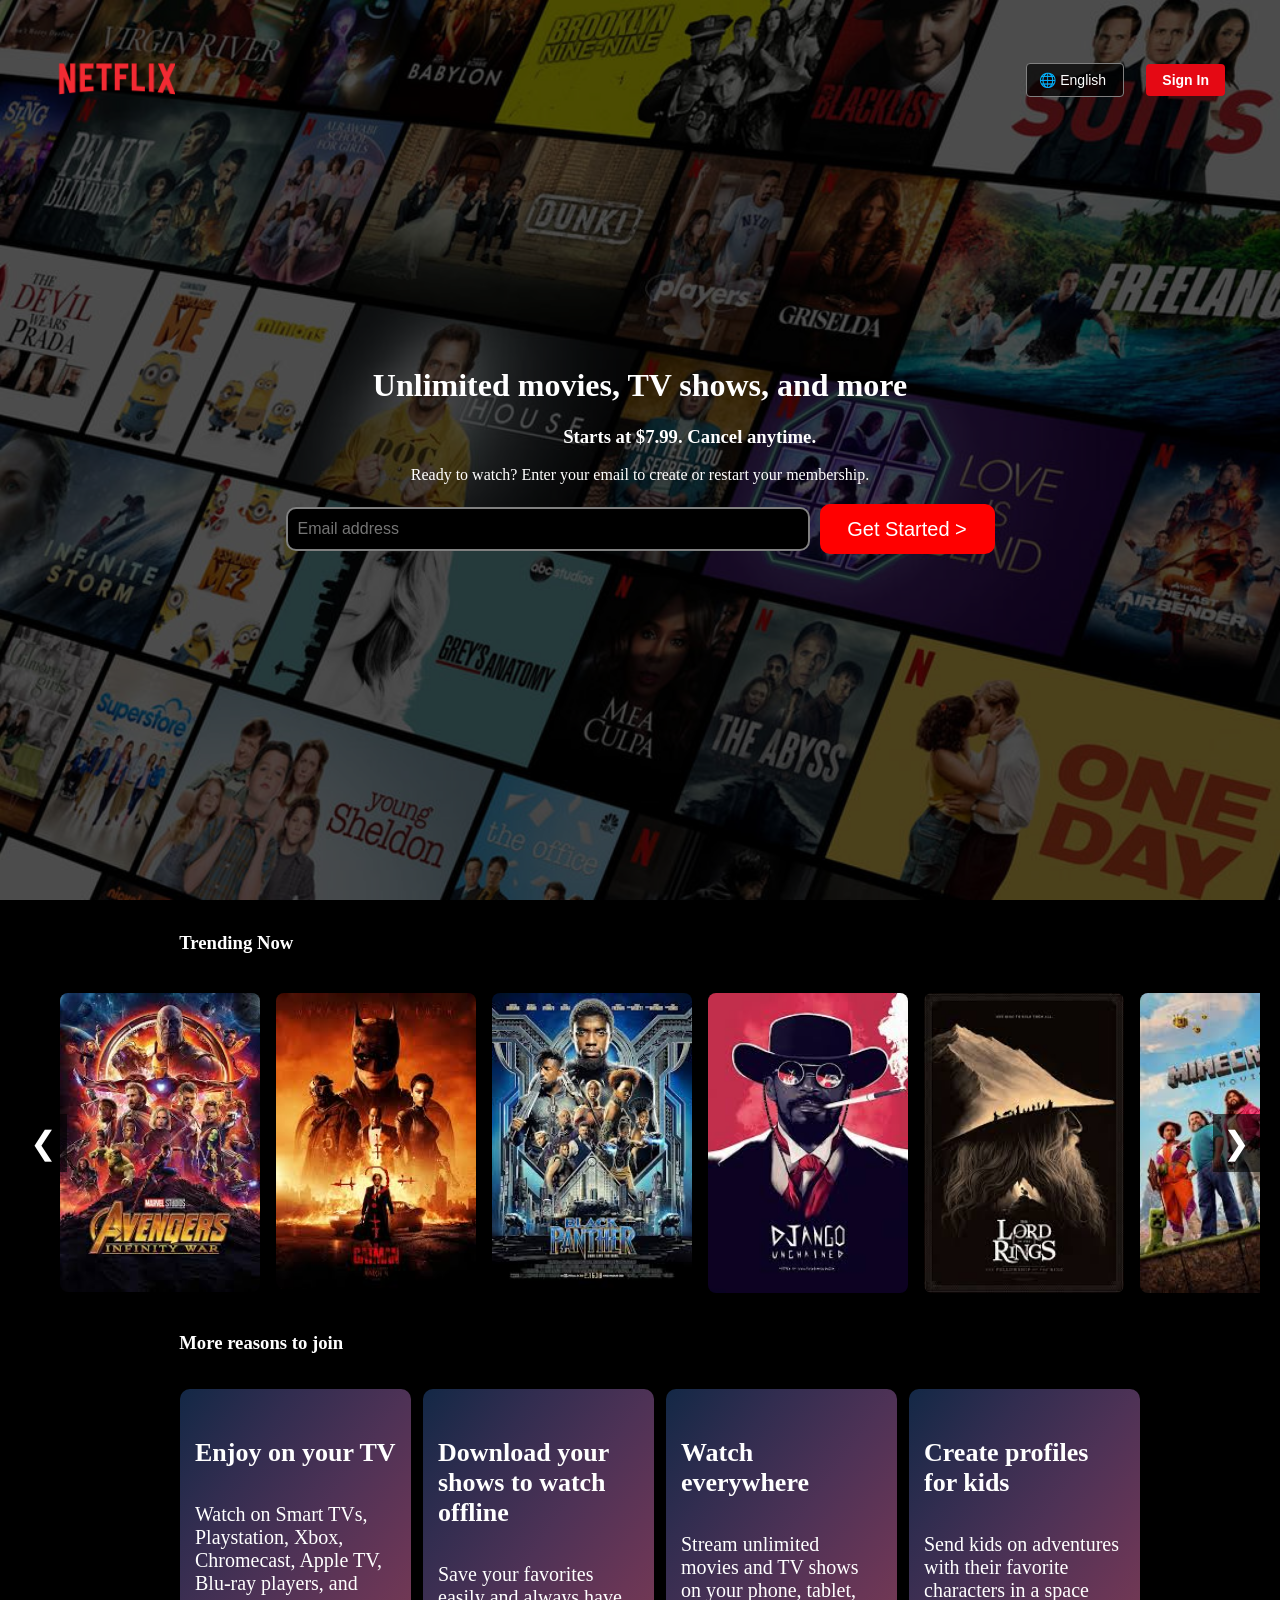
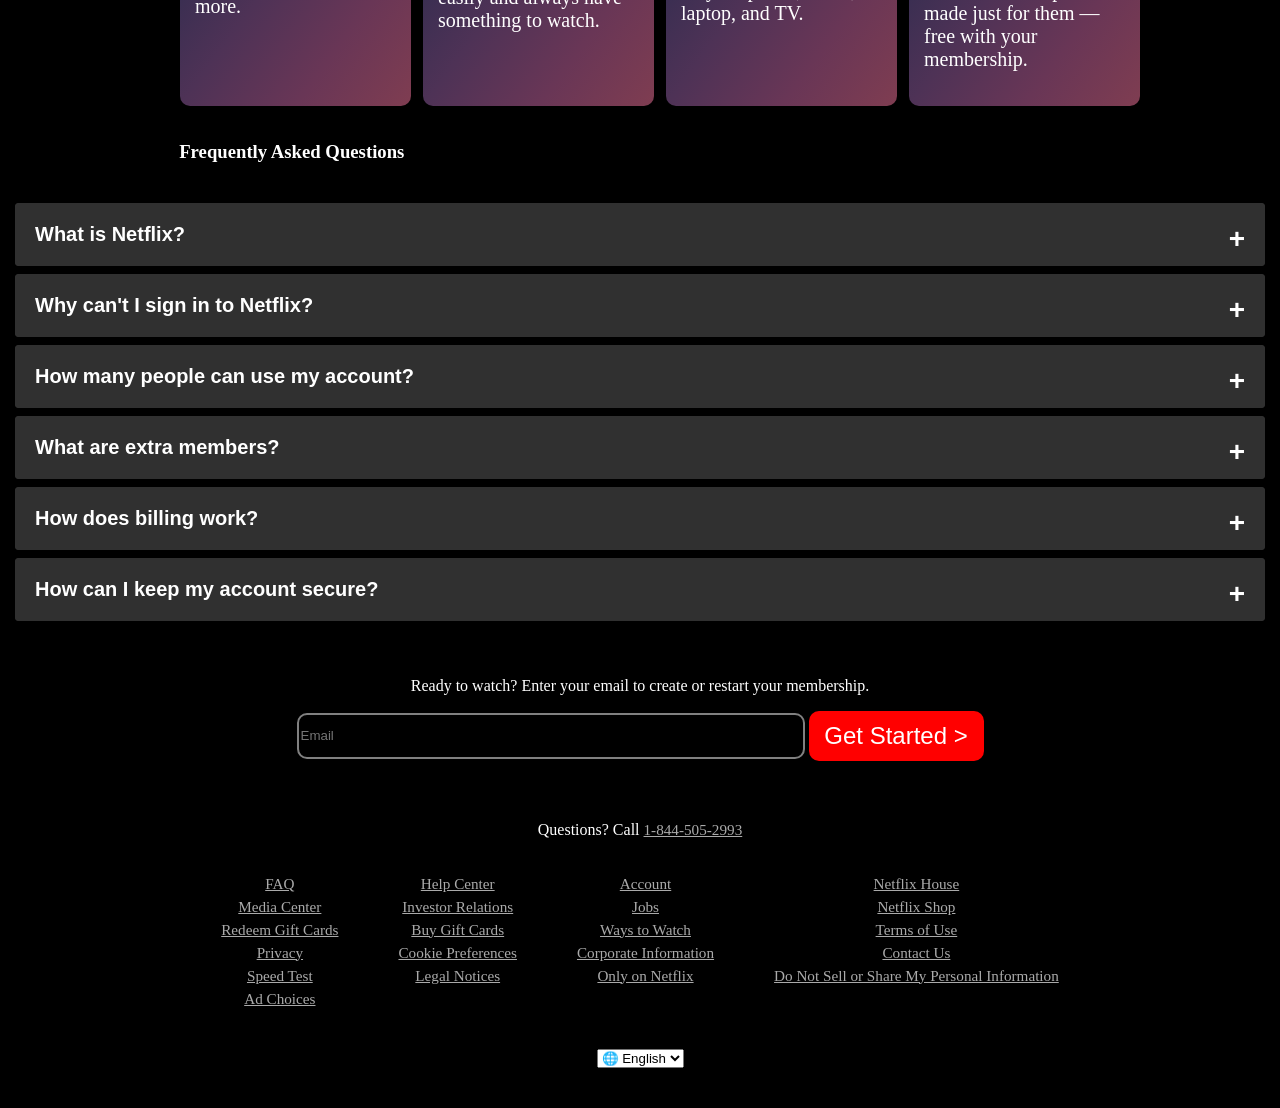
==== commit feadfca5: "final netflixClone" ====
--- a/index.html
+++ b/index.html
@@ -7,6 +7,32 @@
     <link rel="stylesheet" href="style.css" />
   </head>
   <body>
+    <div class="content">
+      <div class="overlay">
+        <header class="nav">
+          <img src="img/logo.png" alt="Netflix-logo" class="logo" />
+          <div class="nav-buttons">
+            <select>
+              <option>🌐 English</option>
+              <option>🌐 Español</option>
+            </select>
+            <button class="sign-in">Sign In</button>
+          </div>
+        </header>
+      </div>
+      <div class="center-box">
+        <h1>Unlimited movies, TV shows, and more</h1>
+        <h3>Starts at $7.99. Cancel anytime.</h3>
+        <p>
+          Ready to watch? Enter your email to create or restart your membership.
+        </p>
+        <form class="email-form">
+          <input type="email" placeholder="Email address" required />
+          <button type="submit">Get Started ></button>
+        </form>
+      </div>
+    </div>
+
     <h3 class="trending">Trending Now</h3>
     <div class="carousel-container">
       <div class="carousel-wrapper">
@@ -99,7 +125,6 @@
             Netflix accounts are intended for people living in the same
             household. If someone outside your household wants access, you'll
             need to purchase an extra member slot on Standard or Premium plans
-
           </p>
         </div>
       </div>
@@ -111,7 +136,6 @@
             Extra members are users you add from your account—each gets their
             own profile, email, and password. They’re limited to 1 device and,
             depending on your plan, may have ads or HD video only
-
           </p>
         </div>
       </div>
@@ -135,7 +159,6 @@
             Use a unique, strong password, sign out of unused devices, avoid
             phishing scams, and enable two‑step verification if available.
             Always check your account activity and report anything suspicious
-            
           </p>
         </div>
       </div>
@@ -150,6 +173,50 @@
         <button class="getStarted">Get Started ></button>
       </section>
     </div>
+    <footer class="footer">
+      <p class="questions">
+        Questions? Call <a href="tel:1-844-505-2993">1-844-505-2993</a>
+      </p>
+
+      <div class="footer-links">
+        <ul>
+          <li><a href="#">FAQ</a></li>
+          <li><a href="#">Media Center</a></li>
+          <li><a href="#">Redeem Gift Cards</a></li>
+          <li><a href="#">Privacy</a></li>
+          <li><a href="#">Speed Test</a></li>
+          <li><a href="#">Ad Choices</a></li>
+        </ul>
+        <ul>
+          <li><a href="#">Help Center</a></li>
+          <li><a href="#">Investor Relations</a></li>
+          <li><a href="#">Buy Gift Cards</a></li>
+          <li><a href="#">Cookie Preferences</a></li>
+          <li><a href="#">Legal Notices</a></li>
+        </ul>
+        <ul>
+          <li><a href="#">Account</a></li>
+          <li><a href="#">Jobs</a></li>
+          <li><a href="#">Ways to Watch</a></li>
+          <li><a href="#">Corporate Information</a></li>
+          <li><a href="#">Only on Netflix</a></li>
+        </ul>
+        <ul>
+          <li><a href="#">Netflix House</a></li>
+          <li><a href="#">Netflix Shop</a></li>
+          <li><a href="#">Terms of Use</a></li>
+          <li><a href="#">Contact Us</a></li>
+          <li><a href="#">Do Not Sell or Share My Personal Information</a></li>
+        </ul>
+      </div>
+
+      <div class="language-select">
+        <select>
+          <option value="en">🌐 English</option>
+          <option value="es">Español</option>
+        </select>
+      </div>
+    </footer>
     <script src="javascript.js"></script>
   </body>
 </html>
--- a/style.css
+++ b/style.css
@@ -2,11 +2,135 @@
   list-style-type: none;
 }
 body {
+  margin: 0;
+  padding: 0;
+  overflow-x: hidden;  /* Prevent horizontal scroll */
   background-color: black;
 }
-.trending {
-  color: white;
-}
+/* Overlay Background with Content */
+.content {
+  position: relative;
+  background: url("img/background.jpg") no-repeat center center/cover;
+  height: 100vh;
+  color: white;
+  display: flex;
+  flex-direction: column;
+  justify-content: space-between;
+  margin-bottom: 2rem;
+}
+
+.overlay {
+  position: absolute;
+  top: 0;
+  left: 0;
+  right: 0;
+  bottom: 0;
+  background: rgba(0, 0, 0, 0.6);
+  z-index: 0;
+}
+
+.center-box {
+  position: relative;
+  z-index: 1;
+  text-align: center;
+  margin: auto;
+  padding: 100px 20px;
+}
+
+/* logo along with the language and sign in button */
+.nav {
+  position: relative;
+  z-index: 1;
+  display: flex;
+  justify-content: space-between;
+  align-items: center;
+  padding: 20px 40px;
+  max-width: 1250px;  /* Optional max width */
+  margin: 0 auto;     /* Center horizontally */
+  width: 100%;
+  box-sizing: border-box; /* Prevent overflow from padding */
+}
+.nav-buttons {
+  display: flex;
+  align-items: center;
+  gap: 12px;
+}
+
+.nav-buttons select {
+  background-color: rgba(0, 0, 0, 0.7);
+  color: white;
+  border: 1px solid gray;
+  border-radius: 4px;
+  padding: 8px 12px;
+  font-size: 14px;
+  appearance: none;
+  cursor: pointer;
+  outline: none;
+  transition: border-color 0.3s ease;
+}
+
+.nav-buttons select:hover {
+  border-color: white;
+}
+
+.sign-in {
+  background-color: #e50914;
+  color: white;
+  border: none;
+  border-radius: 4px;
+  padding: 8px 16px;
+  font-size: 14px;
+  font-weight: bold;
+  margin-left: 10px;
+  cursor: pointer;
+  transition: background-color 0.3s ease;
+}
+
+.sign-in:hover {
+  background-color: #f6121d;
+}
+
+.logo {
+  width: 120px;
+  height: auto;
+}
+
+.email-form {
+  display: flex;
+  justify-content: center;
+  align-items: center;
+  flex-wrap: wrap;
+  gap: 10px;
+  margin-top: 20px;
+}
+
+.email-form input[type="email"] {
+  width: 500px;
+  height: 40px;
+  background-color: black;
+  color: white;
+  border: 2px solid gray;
+  padding: 0 10px;
+  border-radius: 10px;
+  font-size: 16px;
+}
+
+.email-form button {
+  width: 175px;
+  height: 50px;
+  background-color: red;
+  color: white;
+  font-size: 20px;
+  border: none;
+  border-radius: 10px;
+  cursor: pointer;
+  transition: background-color 0.3s ease;
+}
+
+.email-form button:hover {
+  background-color: #e50914;
+}
+
 .carousel-container {
   padding: 20px;
   position: relative;
@@ -199,3 +323,81 @@
   line-height: 1.5;
 }
 
+/* Footer Section */
+.footer {
+  padding: 40px 20px;
+  background-color: #000;
+  color: #aaa;
+  text-align: center;
+}
+
+.footer .cta {
+  margin-bottom: 30px;
+
+  justify-content: center;
+  align-items: center;
+
+}
+
+.footer .email-form {
+  display: flex;
+
+  justify-content: center;
+  flex-wrap: wrap;
+  gap: 10px;
+  margin-top: 10px;
+}
+
+.footer .email-form input {
+  padding: 10px;
+  width: 250px;
+  border-radius: 4px;
+  border: none;
+}
+
+.footer .email-form button {
+  background-color: red;
+  color: white;
+  border: none;
+  padding: 10px 16px;
+  font-size: 1em;
+  border-radius: 4px;
+  cursor: pointer;
+}
+
+.footer .questions {
+  margin: 20px 0;
+}
+
+.footer a {
+  color: #aaa;
+  text-decoration: underline;
+  font-size: 0.95em;
+}
+
+.footer-links {
+  display: flex;
+  flex-wrap: wrap;
+  justify-content: center;
+  gap: 60px;
+  margin-top: 20px;
+  margin-bottom: 20px;
+}
+
+.footer-links ul {
+  list-style: none;
+  padding: 0;
+}
+
+.footer-links li {
+  margin-bottom: 10px;
+  background-color: transparent;
+  margin-bottom: 5px;
+  transition: background-color 0.3s ease;
+}
+.footer-links li:hover {
+  background-color: gray;
+  cursor: pointer;
+  color: white;
+}
+
